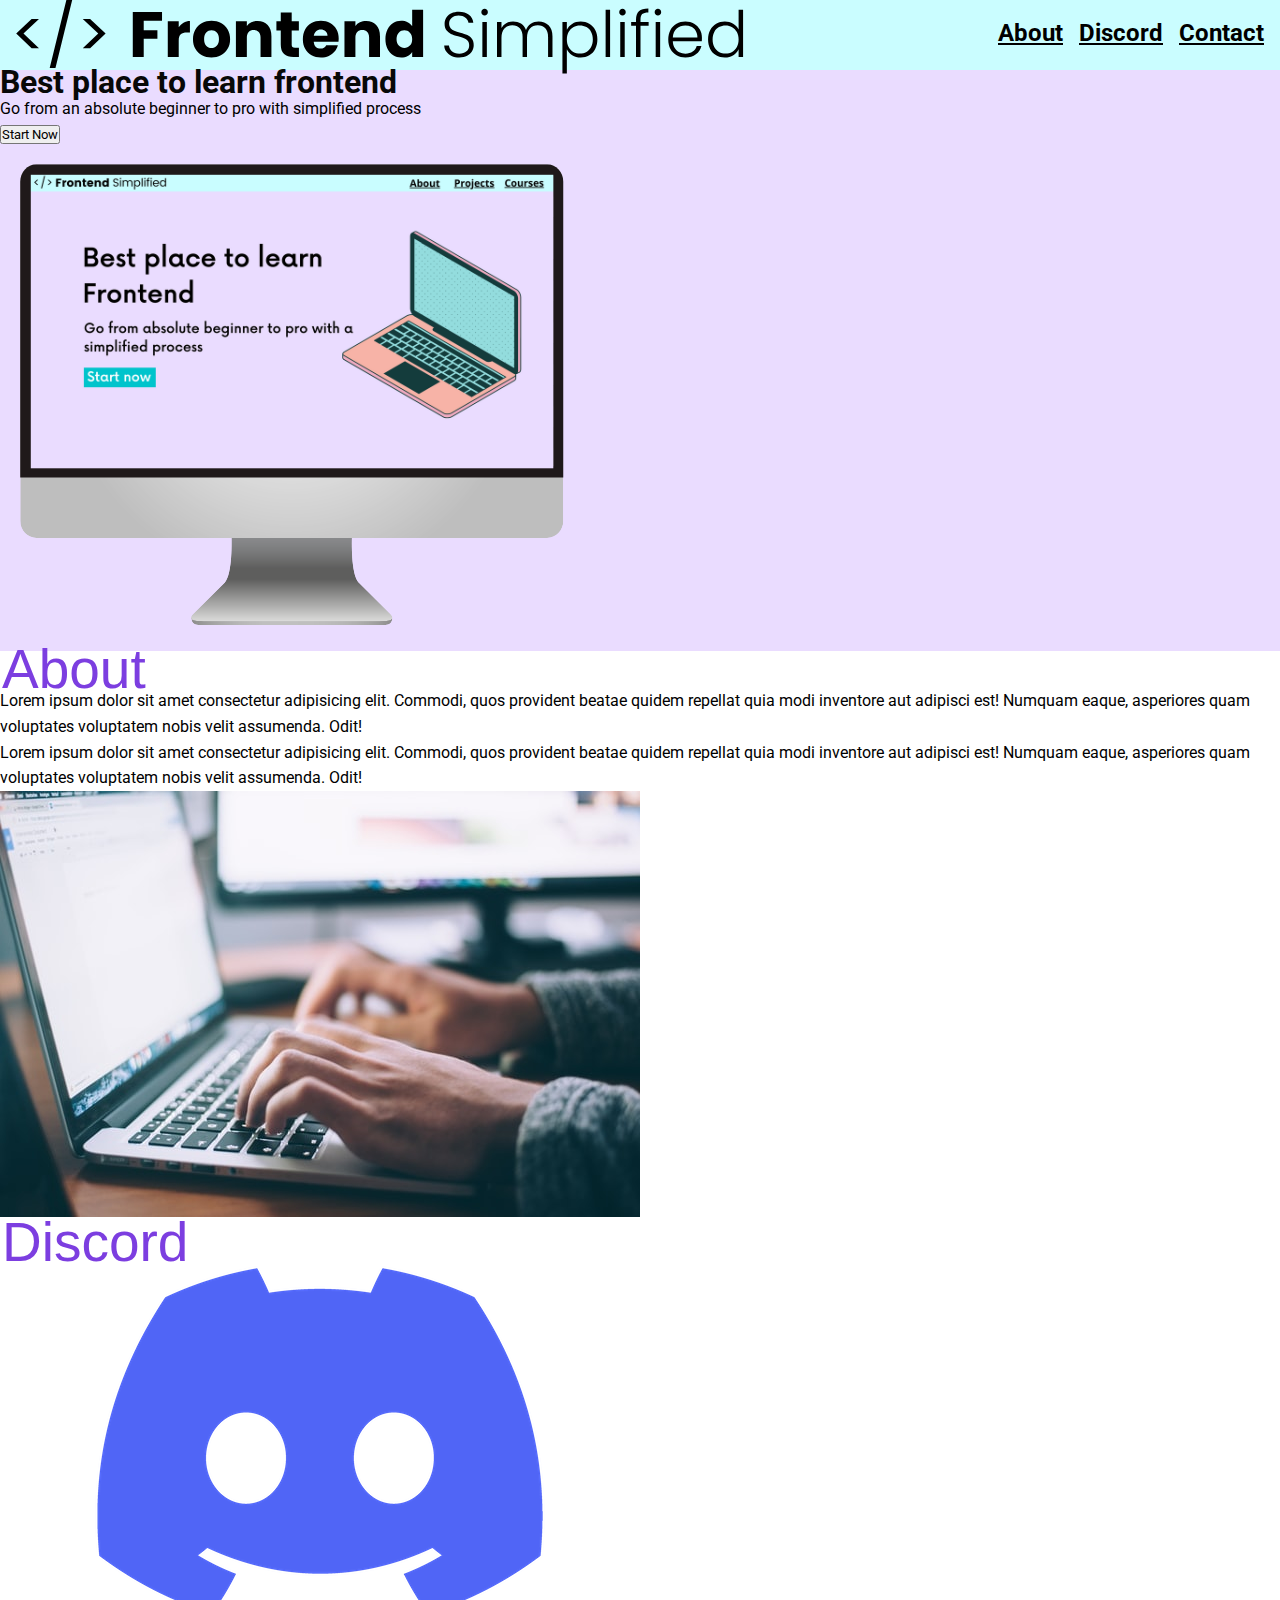
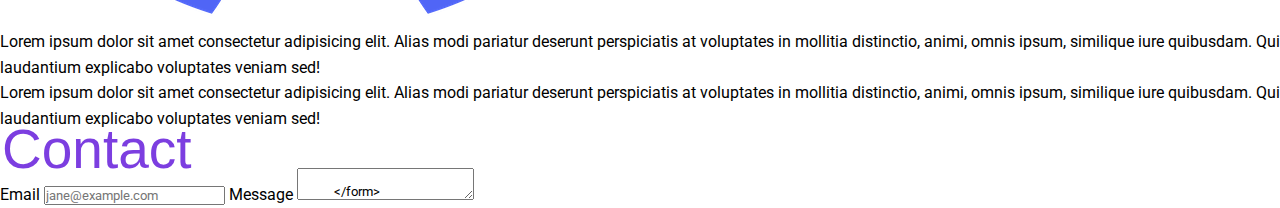
==== home.html @ 062e08c6 "Added styling to both Nav & body" ====
<!DOCTYPE html>
<html lang="en">
<head>
    <meta charset="UTF-8">
    <meta http-equiv="X-UA-Compatible" content="IE=edge">
    <meta name="viewport" content="width=device-width, initial-scale=1.0">
    <title>Website Build Example</title>
    <link rel="stylesheet" href="style.css" />
</head>
<body>
    <section>
        <nav>
            <img src="./assets/FES.svg" alt="">
            <ul>
                <li><a href="#about">About</a>
                </li>
                <li><a href="#discord">Discord</a>
                </li>
                <li><a href="#contact">Contact</a>
                </li>
            </ul>
        </nav>
        <header>
            <div>
                <h1>Best place to learn frontend</h1>
                <p>Go from an absolute beginner to pro with simplified process</p>
                <button>Start Now</button>
            </div>
            <figure>
                <img src="./assets/laptop.png" alt="Hpme page image">
            </figure>
        </header>
    </section>
    <main>
        <section id="about">
            <h2>About</h2>
            <div>
                <p>
                    Lorem ipsum dolor sit amet consectetur adipisicing elit. Commodi, quos provident beatae quidem repellat quia modi inventore aut adipisci est! Numquam eaque, asperiores quam voluptates voluptatem nobis velit assumenda. Odit!
                </p>
                <p>
                    Lorem ipsum dolor sit amet consectetur adipisicing elit. Commodi, quos provident beatae quidem repellat quia modi inventore aut adipisci est! Numquam eaque, asperiores quam voluptates voluptatem nobis velit assumenda. Odit!
                </p>
            </div>
            <figure>
                <img src="./assets/Dashboard/about.jpg" alt="">
            </figure>
        </section>

        <section id="discord">
            <h2>Discord</h2>
            <figure>
                <img src="./assets/discord.png" alt="">
            </figure>
            <div>
                <p>Lorem ipsum dolor sit amet consectetur adipisicing elit. Alias modi pariatur deserunt perspiciatis at voluptates in mollitia distinctio, animi, omnis ipsum, similique iure quibusdam. Qui laudantium explicabo voluptates veniam sed!
                </p>
                <p>Lorem ipsum dolor sit amet consectetur adipisicing elit. Alias modi pariatur deserunt perspiciatis at voluptates in mollitia distinctio, animi, omnis ipsum, similique iure quibusdam. Qui laudantium explicabo voluptates veniam sed!
                </p>
            </div>
        </section>

        <section id="contact">
            <h2>Contact</h2>
            <form action="">
                <label>Email</label>
                <input type="text" placeholder="jane@example.com">
                <label>Message</label>
                <textarea type="text" placeholder="jane@example.com">
                    
            </form>
        </section>
    </main>

    <footer>
        <img src="./assets/FES.svg" alt="">
        <div>
            <a href="#about">About</a>
            <a href="#discord">Discord</a>
            <a href="#contact">Contact</a>
            <a href="">Courses</a>
        </div>
        <p>Copyright Frontend Simplified</p>
    </footer>
</body>
</html>
---- style.css ----
@import url('https://fonts.googleapis.com/css2?family=Roboto:ital,wght@0,300;0,500;0,700;1,400&display=swap');
h1 {
  color: rgb(8, 8, 8);
}

body {
  background-color: #ffffff;
  color: #ffffff;

  font-family: Verdana, Geneva, Tahoma, sans-serif;
  font-size: 16px;
  font-weight: normal;
  line-height: 1.6em;
}
.container {
  width: 40%;
  margin-top: 50px;
  margin-bottom: 50px;
  border: 5px rgb(120, 91, 158);
}
.sk1 {
  text-align: left;
  margin: 46px;
  padding: 2px;
}
.login {
  background-color: #b29adf;
  color: rgb(0, 0, 0);

  border-right: 5px rgb(54, 0, 141) solid;
  border-left: 5px rgb(54, 0, 141) solid;
  border-top: 5px rgb(229, 215, 252) solid;
  border-bottom: 5px rgb(229, 215, 252) solid;
  
  
}
.bod {
  background-color: #e7e4e4;
  color: #000000;
  

  font-family: Verdana, Geneva, Tahoma, sans-serif;
  font-size: 16px;
  font-weight: normal;
  line-height: 1.6em;
}
.img {
  background-color: #eeecec;
  margin: auto;
  
  border-bottom-width: 50px;
  margin-bottom: 100px;
  padding: 60px;
  width: 96%;

  
}
h2 {
  color: #7c3ee0;
  width: 20%;
  font-family: "Trebuchet MS", "Lucida Sans Unicode", "Lucida Grande",
    "Lucida Sans", Arial, sans-serif;
  font-size: 55px;
  font-weight: normal;
  line-height: 0.6em;
  padding: 2px;
}
.img h2 {
  font-family:'Haettenschweiler';
  letter-spacing: .5em;
  font-weight: 500;
  font-style: italic;
  font-size: 32px;
  text-align: left;
  margin-left: 20px;
  padding: 2px;
}
.shop {
  margin: 46px;
  margin-top:200px;

  padding: 0;
  list-style: square;
}
.shop ul {
  list-style: square;
}
.pic {
  text-align: center;
  color: black;
  margin: 130px;
  width: fit-content;
}
.sk1 h1 {
  font-family: Cambria, Cochin, Georgia, Times, "Times New Roman", serif;
  font-size: 48px;
  text-align: center;
}
.shop h1 {
  font-family: "Helvetica Neue";
  font-size: 48px;
  font-weight: 900;
  text-align: left;
}
.shop li {
  margin-left: 40px;
  padding-left: 3px;
  list-style-image: url("../assets/check2.png");
}
.p1{
  background-color: #c4c4c4;
  margin-left: 450px;
  margin-top: -250px;
  border-style:double;
  border-color: black;
  padding: 8px;
  border-width: 1px;
  border-radius: 15px;
  width: 40%;
}
.bod .form-group{
     padding-bottom: 15px;
     margin-top: 100px;
}
.bod label{
  display: block;
}
.bod input{
  padding: 8px;
  width: 40%;
}
.login h1{
  
  margin-left: 35px;
}
.bod input[type="text"], .bod textarea{
  padding: 8px;
  width: 100%;
}
.submit input[type="submit"]{
  background-color: #b29adf;
  color: #ffffff;
  padding: 10px 8px;
  border: none;
}
.button{
  background-color: #b29adf;
  color: #ffffff;
  padding: 10px 10px;
  border-radius: 20px;
  margin-bottom: 20px;
  margin-left: 3px; 

  
}
.button:hover{
  background: #000000;
  color: #fff;
}
.submit .button{
  background-color: #b29adf;
  color: #ffffff;
  padding: 10px 10px;
  border-radius: 10px;
  margin-bottom: 20px;
  margin-left: 3px; 

  
}
.submit .button:hover{
  background: #000000;
  color: #fff;
}
.bloc{
  float: left;
  width: 33.3%;
  padding: 10px;
  border: 1px solid #ccc;
  box-sizing: border-box;
  margin-bottom: 60px;
}
.bloc h3{
  color: #543683;
}
.bloc p{
  color: #000000;
}
.mainbl{
  width: 99%;
  margin-left: 10px;
}
#main-block{
    float: left;
    color: #000000;
    width: 70%;
    padding: 15px;
    box-sizing: border-box;
}
#main-block h3{
    color: #543683;
}
#sidebar{
  float: right;
  width:30%;
  background-color: #333;
  color:rgb(255, 251, 251);
  padding:15px;
  box-sizing: border-box;
  background-image: url('./assets/purple.jpg');
  background-position: -85px -130px;
  background-repeat: no-repeat;
  

}
.fix-me .button{
  background-color: cadetblue;
  position:fixed;
  top: 400px;
}
.fix-me .button:hover{
  background-color: #000000;
}
.container2{
  width:96%;
  height:300px;
  border:2px solid rgb(255, 255, 255);
  display: flex;
  flex-direction: row;
  justify-content: space-between;
  padding: 24px;
  
}
.box{
  width: 30%;
  height: 80px;
  border: 2px solid rgb(255, 255, 255);
  box-sizing: border-box;
  
  
}
.box-small{
  width: 120px;
  height: 80px;
  
  border: 2px solid rgb(255, 255, 255);
  box-sizing: border-box;
  
}
.contain{
  width: 80%;
  display: flex;
  flex-direction: row;
  
}
.box-small .img{
  margin-left: 20px;
  margin-bottom: 50px;
}
.new-container{
  width: 80%;
  margin:auto;
  height:300px;
  border:2px solid rgb(255, 255, 255);
  display: flex;
  flex-direction: column;
  justify-content: space-between;
  padding: 24px;
}
.new-container .header{
  border: 4px solid lightgray;
  width: 100%;
  height: 20px;
  
}
.wrapper{
  margin-bottom: -150px;
  display: flex;
  align-content: space-between;
}
.box-little{
  width: 20%;
  height: 100px;
  margin-top: -250px;
  margin-left: auto;
  margin-right: auto;
  margin-bottom: 170px;

  border: 2px solid rgb(255, 255, 255);
  box-sizing: border-box;
  
}
.new-contain{
  width:80%;
  height:300px;
  border:2px solid rgb(255, 255, 255);
  display: flex;
  margin: auto;
  padding: 82px;
}

.boxes{
  width: 120%;
  height: 80px;
  border: 4px solid rgb(255, 255, 255);
  box-sizing: border-box;
  margin: 15px;
}
.box-wrapper{

  width: 40%;
  display: flex;
  flex-wrap: wrap;
  

}
.box-big{
  width: 90%;
  height: 300px;
  border: 4px solid rgb(255, 255, 255);
  box-sizing: border-box;
  margin: 15px;
}
.tiny-wrapper{
  width: 130%;
  display: flex;
  
}
.box-sm{
  width: 130%;
  height: 80px;
  border: 4px solid rgb(255, 255, 255);
  box-sizing: border-box;
  margin: 15px;
}
* {
  color: black;
  padding: 0;
  margin: 0;
  box-sizing: border-box;
  font-family: 'Roboto', sans-serif;
}
nav {
  height: 70px;
  display: flex;
  justify-content: space-between;
  align-items: center;
  padding: 0 16px;
  background-color: #cafdff;
}
.logo {
  width: 300px;
}
ul {
  display: flex;
}
li {
  list-style-type: none;
  padding-left: 16px;
}
a {
  color: black;
  font-size: 24px;
  font-weight: 700;
}
header{
  background-color: #eadcff;
  
}
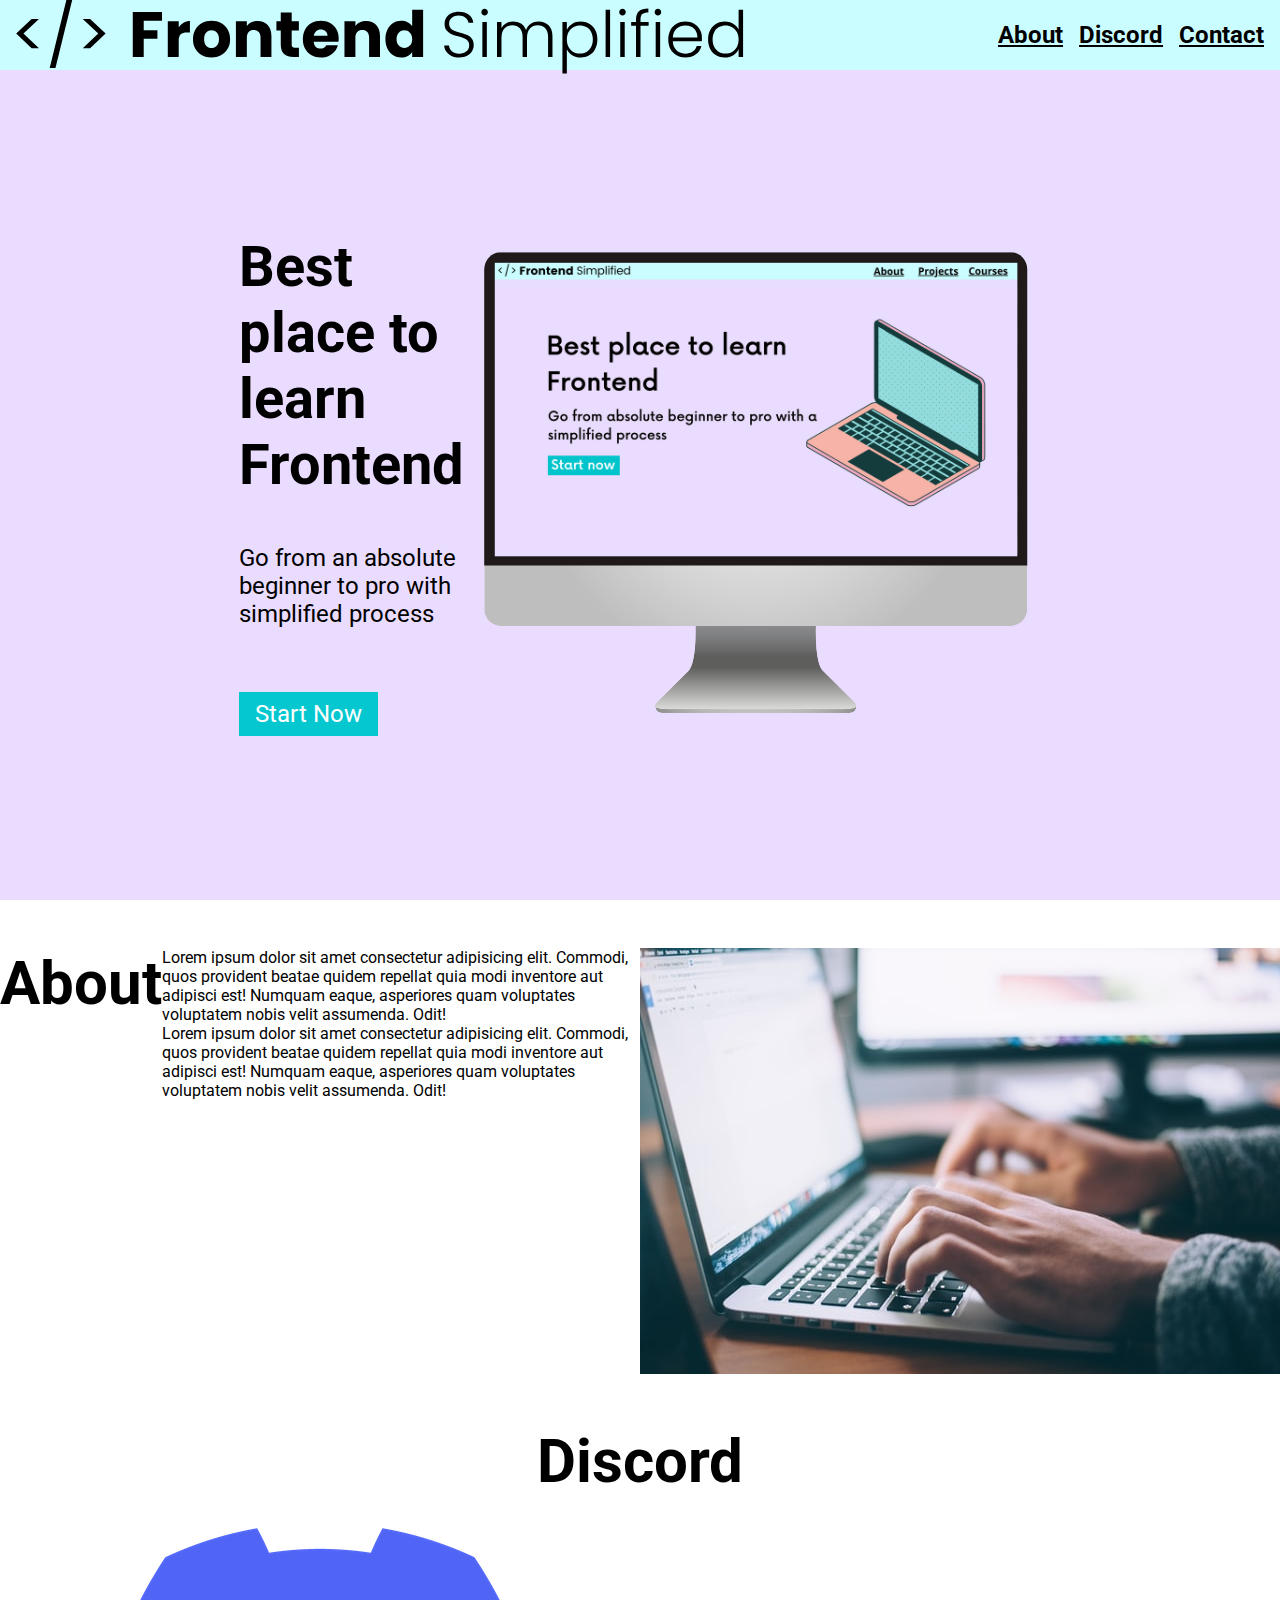
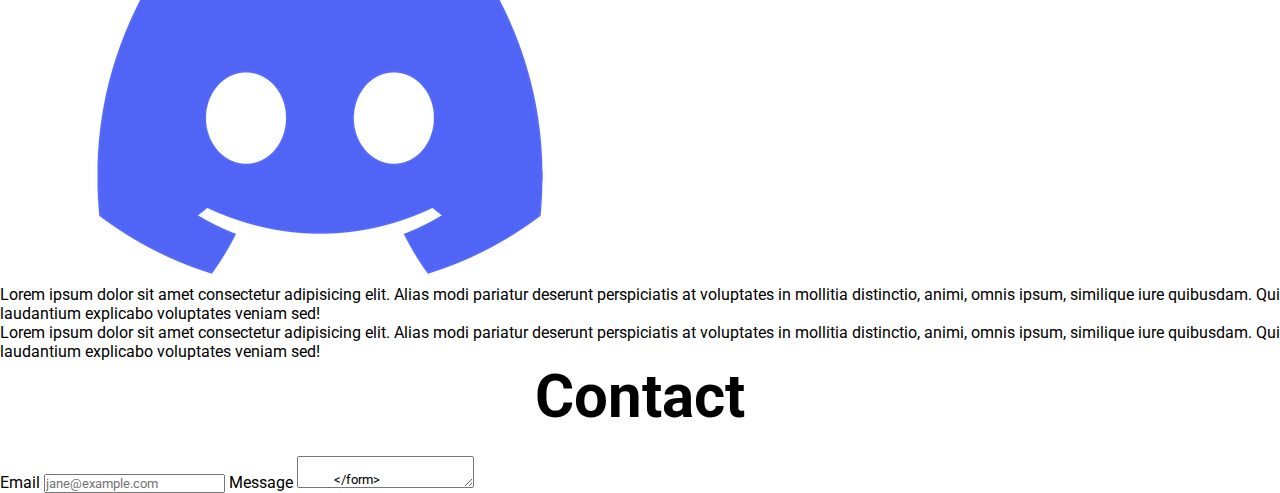
==== commit 0339428f: "changed body image and aligned it" ====
--- a/home.html
+++ b/home.html
@@ -21,19 +21,25 @@
             </ul>
         </nav>
         <header>
-            <div>
-                <h1>Best place to learn frontend</h1>
-                <p>Go from an absolute beginner to pro with simplified process</p>
-                <button>Start Now</button>
+            <div class="row">
+
+                <div>
+                    <h1>Best place to learn Frontend</h1>
+                    <p class="subheader">Go from an absolute beginner to pro with simplified process</p>
+                    <button>Start Now</button>
+                </div>
+                <figure>
+                    <img src="./assets/laptop.png" alt="Hpme page image">
+                </figure>
             </div>
-            <figure>
-                <img src="./assets/laptop.png" alt="Hpme page image">
-            </figure>
         </header>
     </section>
     <main>
         <section id="about">
             <h2>About</h2>
+            <div class="section__description">
+
+            </div>
             <div>
                 <p>
                     Lorem ipsum dolor sit amet consectetur adipisicing elit. Commodi, quos provident beatae quidem repellat quia modi inventore aut adipisci est! Numquam eaque, asperiores quam voluptates voluptatem nobis velit assumenda. Odit!
@@ -45,6 +51,7 @@
             <figure>
                 <img src="./assets/Dashboard/about.jpg" alt="">
             </figure>
+        </div>
         </section>
 
         <section id="discord">
--- a/style.css
+++ b/style.css
@@ -1,16 +1,9 @@
 @import url('https://fonts.googleapis.com/css2?family=Roboto:ital,wght@0,300;0,500;0,700;1,400&display=swap');
-h1 {
-  color: rgb(8, 8, 8);
-}
 
 body {
   background-color: #ffffff;
   color: #ffffff;
-
-  font-family: Verdana, Geneva, Tahoma, sans-serif;
-  font-size: 16px;
-  font-weight: normal;
-  line-height: 1.6em;
+  
 }
 .container {
   width: 40%;
@@ -55,16 +48,17 @@
 
   
 }
+/*
 h2 {
   color: #7c3ee0;
-  width: 20%;
   font-family: "Trebuchet MS", "Lucida Sans Unicode", "Lucida Grande",
     "Lucida Sans", Arial, sans-serif;
-  font-size: 55px;
   font-weight: normal;
-  line-height: 0.6em;
-  padding: 2px;
-}
+  
+  
+}
+
+/*
 .img h2 {
   font-family:'Haettenschweiler';
   letter-spacing: .5em;
@@ -75,6 +69,8 @@
   margin-left: 20px;
   padding: 2px;
 }
+*/
+
 .shop {
   margin: 46px;
   margin-top:200px;
@@ -107,6 +103,7 @@
   padding-left: 3px;
   list-style-image: url("../assets/check2.png");
 }
+/*
 .p1{
   background-color: #c4c4c4;
   margin-left: 450px;
@@ -118,6 +115,7 @@
   border-radius: 15px;
   width: 40%;
 }
+*/
 .bod .form-group{
      padding-bottom: 15px;
      margin-top: 100px;
@@ -364,5 +362,52 @@
 }
 header{
   background-color: #eadcff;
-  
+  height: calc(100vh - 70px);
+  padding: 24px;
+  display: flex;
+  align-items: center;
+  justify-content: center;
+}
+h1{
+  color: black;
+  font-size: 56px;
+}
+.subheader {
+  font-size: 24px;
+  margin: 46px 0 64px 0;
+}
+button {
+  background-color:#05c7cf ;
+  color: white;
+  border: none;
+  padding: 8px 16px;
+  font-size: 24px;
+  cursor: pointer;
+}
+.row {
+  width: 100%;
+  max-width: 550px;
+  display: flex;
+  align-items: center;
+  justify-content: center;
+}
+/*
+
+ABOUT
+
+*/
+#about {
+  display: flex;
+  padding: 48px 0;
+}
+h2{
+  font-size: 60px;
+  text-align: center;
+  margin-bottom: 24px;
+}
+.section__description {
+  display: flex;
+  justify-content: center;
+  align-items: center;
+
 }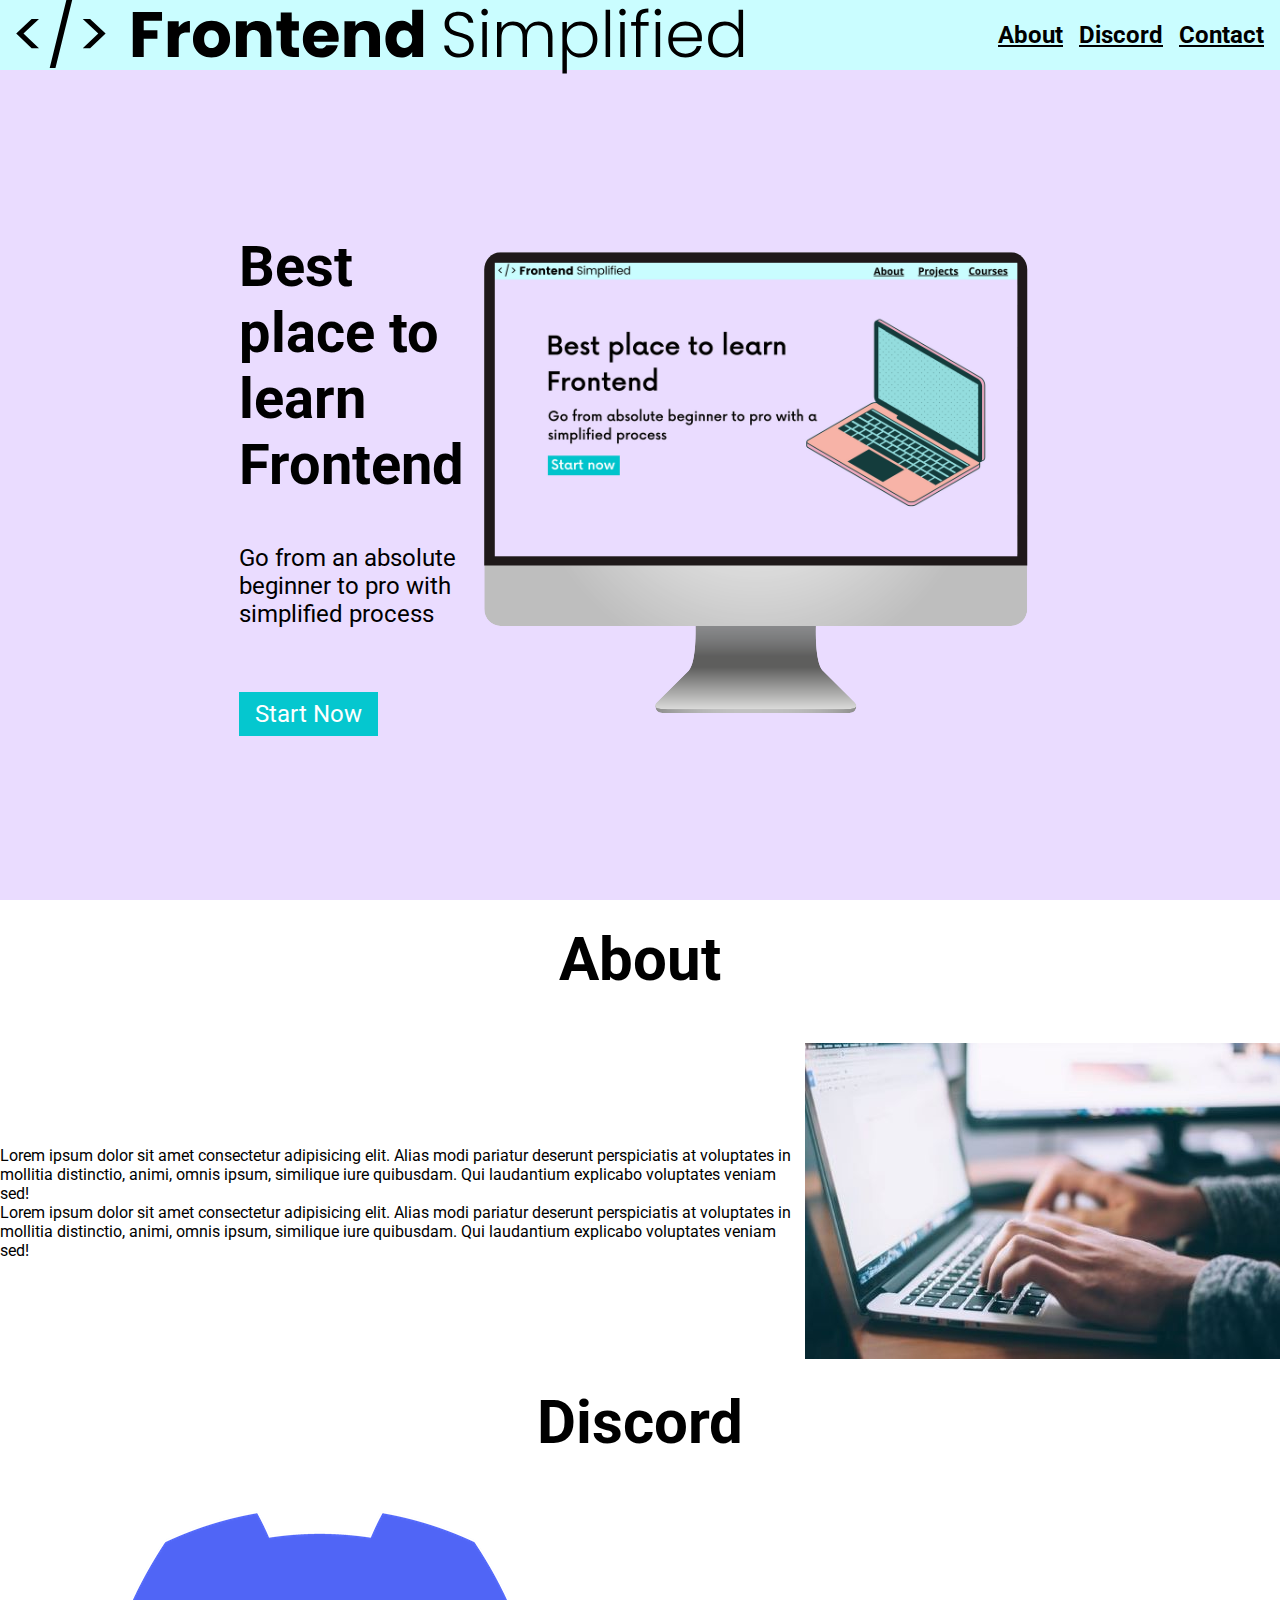
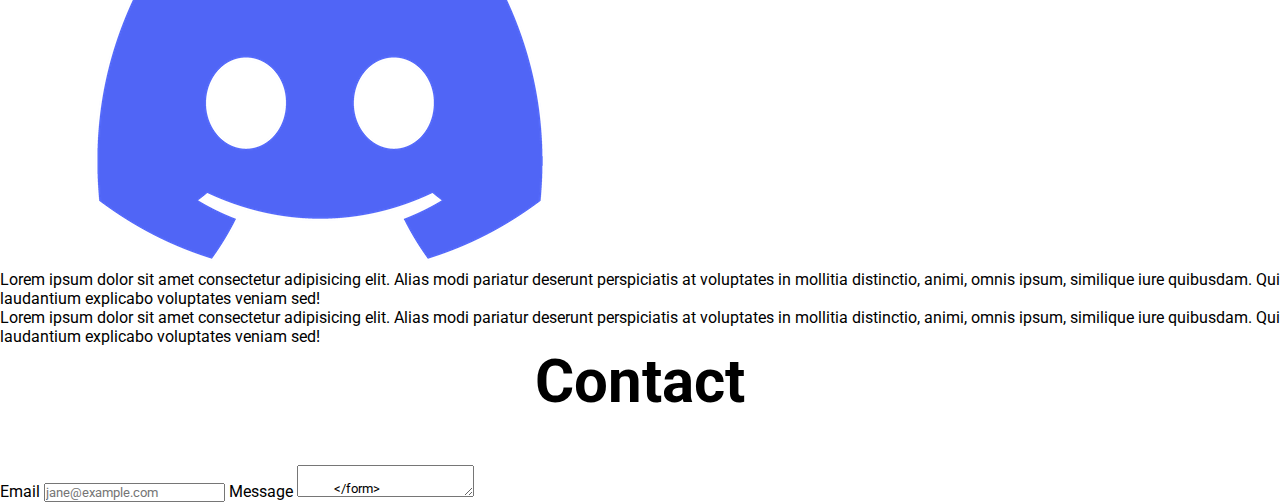
==== commit a1e8bd5a: "aligned the about title to center and resized image next to  #about" ====
--- a/home.html
+++ b/home.html
@@ -38,20 +38,16 @@
         <section id="about">
             <h2>About</h2>
             <div class="section__description">
-
+                <div>
+                    <p>Lorem ipsum dolor sit amet consectetur adipisicing elit. Alias modi pariatur deserunt perspiciatis at voluptates in mollitia distinctio, animi, omnis ipsum, similique iure quibusdam. Qui laudantium explicabo voluptates veniam sed!
+                    </p>
+                    <p>Lorem ipsum dolor sit amet consectetur adipisicing elit. Alias modi pariatur deserunt perspiciatis at voluptates in mollitia distinctio, animi, omnis ipsum, similique iure quibusdam. Qui laudantium explicabo voluptates veniam sed!
+                    </p>
+                </div>
+                <figure>
+                    <img src="./assets/Dashboard/about2.jpg" alt="">
+                </figure>
             </div>
-            <div>
-                <p>
-                    Lorem ipsum dolor sit amet consectetur adipisicing elit. Commodi, quos provident beatae quidem repellat quia modi inventore aut adipisci est! Numquam eaque, asperiores quam voluptates voluptatem nobis velit assumenda. Odit!
-                </p>
-                <p>
-                    Lorem ipsum dolor sit amet consectetur adipisicing elit. Commodi, quos provident beatae quidem repellat quia modi inventore aut adipisci est! Numquam eaque, asperiores quam voluptates voluptatem nobis velit assumenda. Odit!
-                </p>
-            </div>
-            <figure>
-                <img src="./assets/Dashboard/about.jpg" alt="">
-            </figure>
-        </div>
         </section>
 
         <section id="discord">
--- a/style.css
+++ b/style.css
@@ -37,7 +37,7 @@
   font-weight: normal;
   line-height: 1.6em;
 }
-.img {
+/*.img {
   background-color: #eeecec;
   margin: auto;
   
@@ -48,6 +48,7 @@
 
   
 }
+*/
 /*
 h2 {
   color: #7c3ee0;
@@ -250,10 +251,11 @@
   flex-direction: row;
   
 }
-.box-small .img{
+/*.box-small .img{
   margin-left: 20px;
   margin-bottom: 50px;
 }
+*/
 .new-container{
   width: 80%;
   margin:auto;
@@ -397,17 +399,17 @@
 
 */
 #about {
-  display: flex;
-  padding: 48px 0;
+  
+  padding: 24px 0;
 }
 h2{
   font-size: 60px;
   text-align: center;
-  margin-bottom: 24px;
+  margin-bottom: 48px;
 }
 .section__description {
   display: flex;
   justify-content: center;
   align-items: center;
 
-}+}
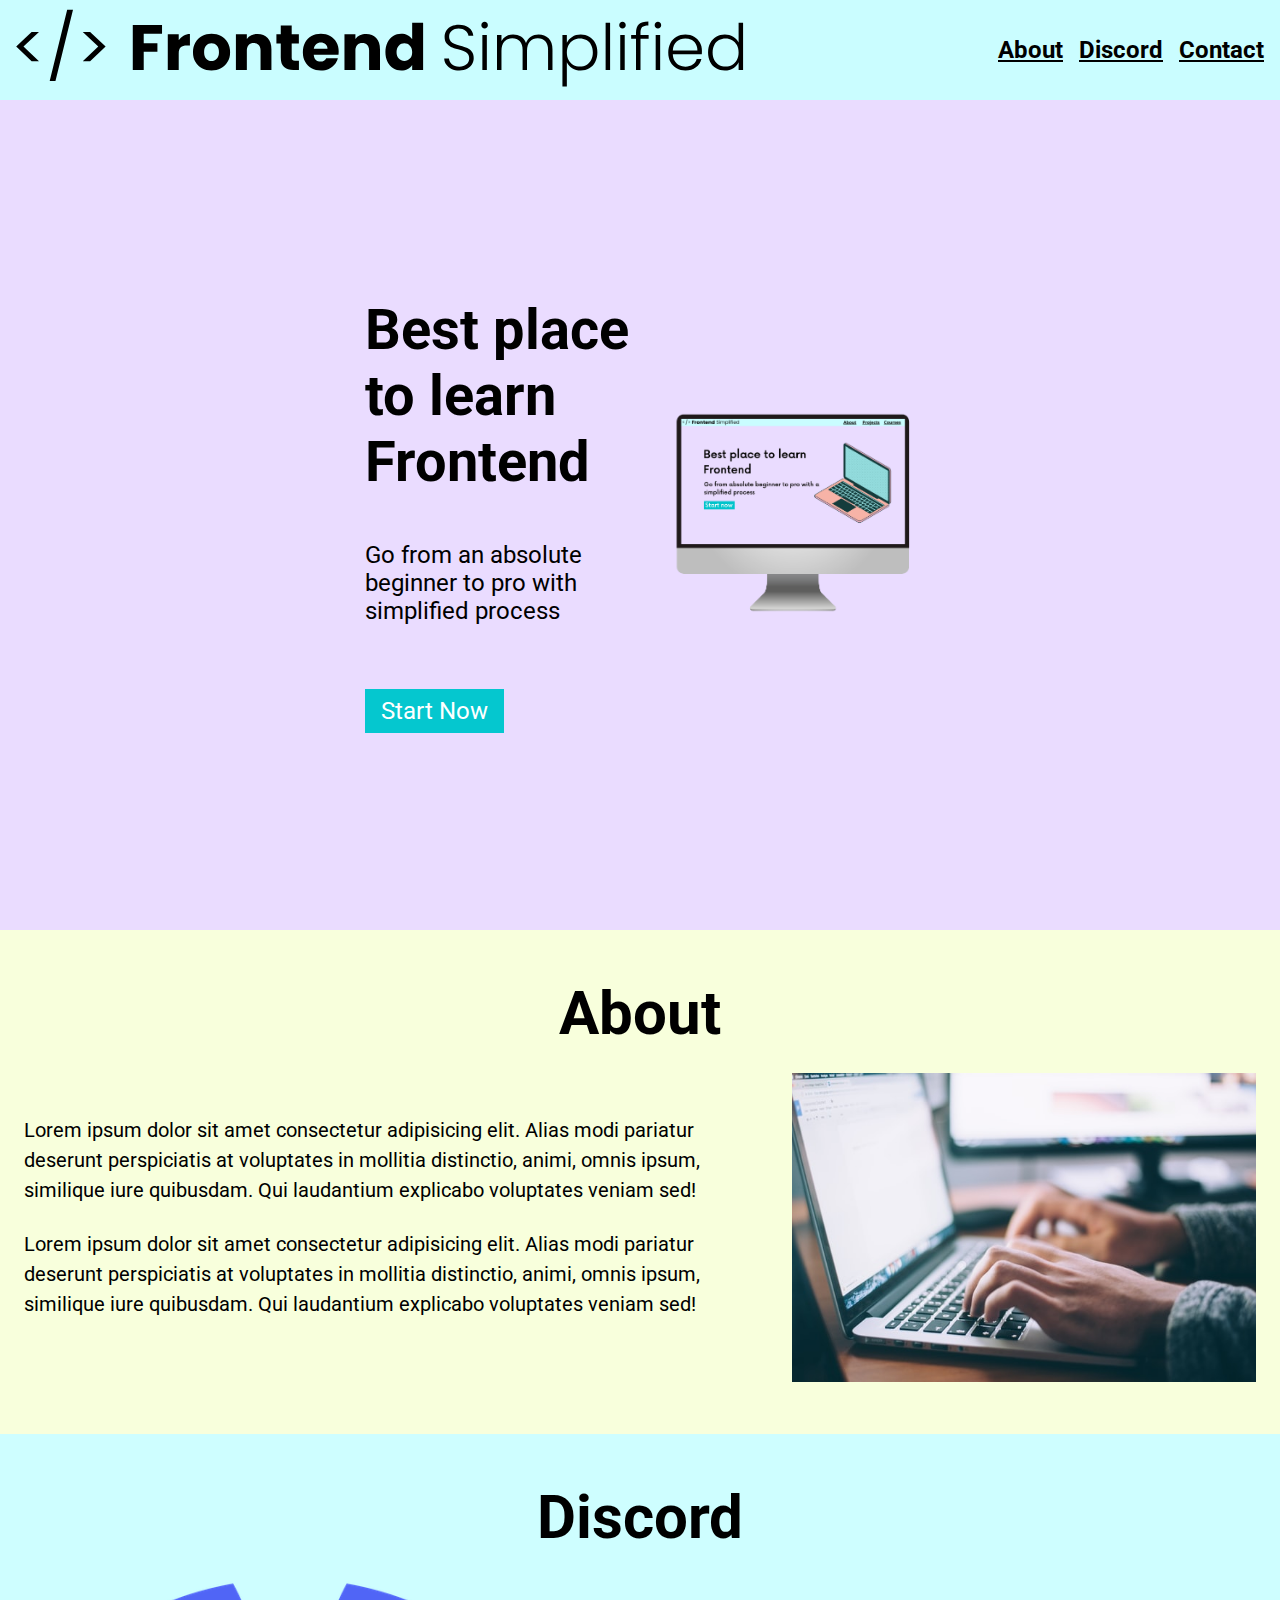
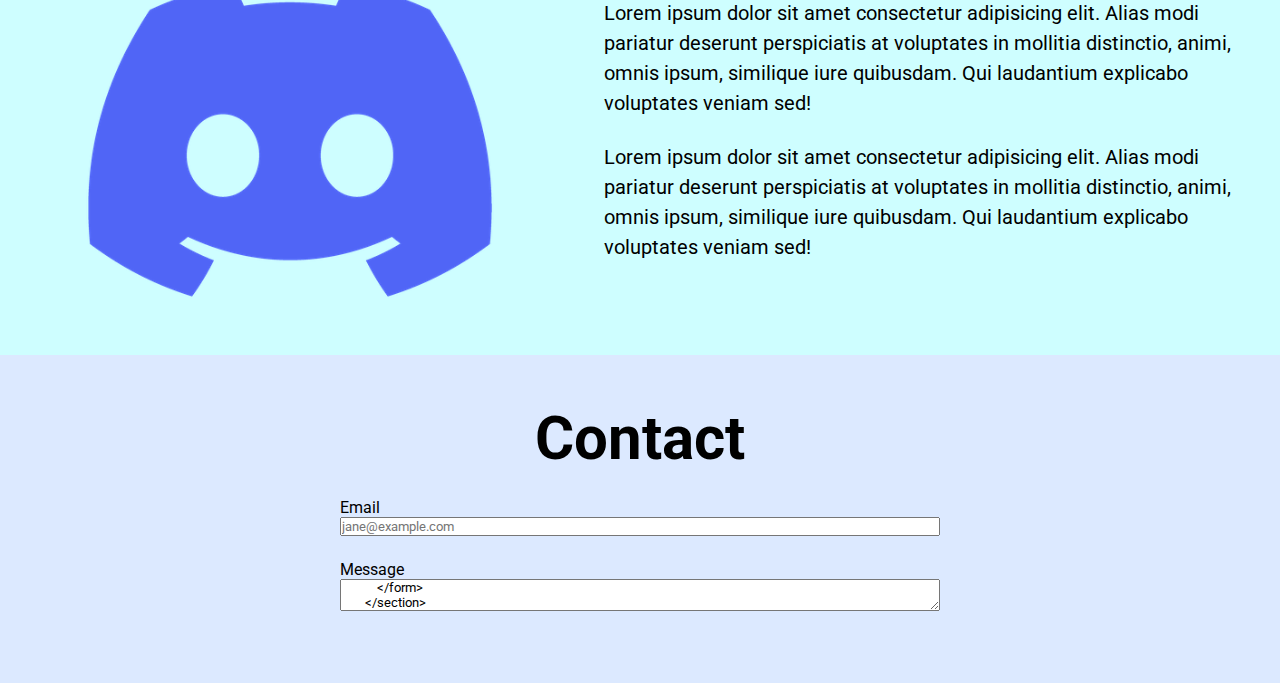
==== commit bf9f8346: "re aligned both discord & contact sections,& giving it background color" ====
--- a/home.html
+++ b/home.html
@@ -10,7 +10,9 @@
 <body>
     <section>
         <nav>
-            <img src="./assets/FES.svg" alt="">
+            <figure>
+                <img src="./assets/FES.svg" alt="">
+            </figure>
             <ul>
                 <li><a href="#about">About</a>
                 </li>
@@ -38,28 +40,30 @@
         <section id="about">
             <h2>About</h2>
             <div class="section__description">
-                <div>
-                    <p>Lorem ipsum dolor sit amet consectetur adipisicing elit. Alias modi pariatur deserunt perspiciatis at voluptates in mollitia distinctio, animi, omnis ipsum, similique iure quibusdam. Qui laudantium explicabo voluptates veniam sed!
+                <div class="section__description--wrapper">
+                    <p class="section__description--para">Lorem ipsum dolor sit amet consectetur adipisicing elit. Alias modi pariatur deserunt perspiciatis at voluptates in mollitia distinctio, animi, omnis ipsum, similique iure quibusdam. Qui laudantium explicabo voluptates veniam sed!
                     </p>
-                    <p>Lorem ipsum dolor sit amet consectetur adipisicing elit. Alias modi pariatur deserunt perspiciatis at voluptates in mollitia distinctio, animi, omnis ipsum, similique iure quibusdam. Qui laudantium explicabo voluptates veniam sed!
+                    <p class="section__description--para">Lorem ipsum dolor sit amet consectetur adipisicing elit. Alias modi pariatur deserunt perspiciatis at voluptates in mollitia distinctio, animi, omnis ipsum, similique iure quibusdam. Qui laudantium explicabo voluptates veniam sed!
                     </p>
                 </div>
-                <figure>
-                    <img src="./assets/Dashboard/about2.jpg" alt="">
+                <figure class="about__img--wrapper">
+                    <img src="./assets/Dashboard/about.jpg" alt="">
                 </figure>
             </div>
         </section>
 
         <section id="discord">
             <h2>Discord</h2>
-            <figure>
-                <img src="./assets/discord.png" alt="">
-            </figure>
-            <div>
-                <p>Lorem ipsum dolor sit amet consectetur adipisicing elit. Alias modi pariatur deserunt perspiciatis at voluptates in mollitia distinctio, animi, omnis ipsum, similique iure quibusdam. Qui laudantium explicabo voluptates veniam sed!
-                </p>
-                <p>Lorem ipsum dolor sit amet consectetur adipisicing elit. Alias modi pariatur deserunt perspiciatis at voluptates in mollitia distinctio, animi, omnis ipsum, similique iure quibusdam. Qui laudantium explicabo voluptates veniam sed!
-                </p>
+            <div class="section__description">
+                <figure>
+                    <img src="./assets/discord.png" alt="">
+                </figure>
+                <div class="section__description--wrapper">
+                    <p class="section__description--para">Lorem ipsum dolor sit amet consectetur adipisicing elit. Alias modi pariatur deserunt perspiciatis at voluptates in mollitia distinctio, animi, omnis ipsum, similique iure quibusdam. Qui laudantium explicabo voluptates veniam sed!
+                    </p>
+                    <p class="section__description--para">Lorem ipsum dolor sit amet consectetur adipisicing elit. Alias modi pariatur deserunt perspiciatis at voluptates in mollitia distinctio, animi, omnis ipsum, similique iure quibusdam. Qui laudantium explicabo voluptates veniam sed!
+                    </p>
+                </div>
             </div>
         </section>
 
@@ -70,7 +74,6 @@
                 <input type="text" placeholder="jane@example.com">
                 <label>Message</label>
                 <textarea type="text" placeholder="jane@example.com">
-                    
             </form>
         </section>
     </main>
--- a/style.css
+++ b/style.css
@@ -1,9 +1,8 @@
-@import url('https://fonts.googleapis.com/css2?family=Roboto:ital,wght@0,300;0,500;0,700;1,400&display=swap');
+@import url("https://fonts.googleapis.com/css2?family=Roboto:ital,wght@0,300;0,500;0,700;1,400&display=swap");
 
 body {
   background-color: #ffffff;
   color: #ffffff;
-  
 }
 .container {
   width: 40%;
@@ -24,13 +23,10 @@
   border-left: 5px rgb(54, 0, 141) solid;
   border-top: 5px rgb(229, 215, 252) solid;
   border-bottom: 5px rgb(229, 215, 252) solid;
-  
-  
 }
 .bod {
   background-color: #e7e4e4;
   color: #000000;
-  
 
   font-family: Verdana, Geneva, Tahoma, sans-serif;
   font-size: 16px;
@@ -74,7 +70,7 @@
 
 .shop {
   margin: 46px;
-  margin-top:200px;
+  margin-top: 200px;
 
   padding: 0;
   list-style: square;
@@ -117,60 +113,56 @@
   width: 40%;
 }
 */
-.bod .form-group{
-     padding-bottom: 15px;
-     margin-top: 100px;
-}
-.bod label{
+.bod .form-group {
+  padding-bottom: 15px;
+  margin-top: 100px;
+}
+.bod label {
   display: block;
 }
-.bod input{
+.bod input {
   padding: 8px;
   width: 40%;
 }
-.login h1{
-  
+.login h1 {
   margin-left: 35px;
 }
-.bod input[type="text"], .bod textarea{
+.bod input[type="text"],
+.bod textarea {
   padding: 8px;
   width: 100%;
 }
-.submit input[type="submit"]{
+.submit input[type="submit"] {
   background-color: #b29adf;
   color: #ffffff;
   padding: 10px 8px;
   border: none;
 }
-.button{
+.button {
   background-color: #b29adf;
   color: #ffffff;
   padding: 10px 10px;
   border-radius: 20px;
   margin-bottom: 20px;
-  margin-left: 3px; 
-
-  
-}
-.button:hover{
+  margin-left: 3px;
+}
+.button:hover {
   background: #000000;
   color: #fff;
 }
-.submit .button{
+.submit .button {
   background-color: #b29adf;
   color: #ffffff;
   padding: 10px 10px;
   border-radius: 10px;
   margin-bottom: 20px;
-  margin-left: 3px; 
-
-  
-}
-.submit .button:hover{
+  margin-left: 3px;
+}
+.submit .button:hover {
   background: #000000;
   color: #fff;
 }
-.bloc{
+.bloc {
   float: left;
   width: 33.3%;
   padding: 10px;
@@ -178,106 +170,98 @@
   box-sizing: border-box;
   margin-bottom: 60px;
 }
-.bloc h3{
+.bloc h3 {
   color: #543683;
 }
-.bloc p{
+.bloc p {
   color: #000000;
 }
-.mainbl{
+.mainbl {
   width: 99%;
   margin-left: 10px;
 }
-#main-block{
-    float: left;
-    color: #000000;
-    width: 70%;
-    padding: 15px;
-    box-sizing: border-box;
-}
-#main-block h3{
-    color: #543683;
-}
-#sidebar{
+#main-block {
+  float: left;
+  color: #000000;
+  width: 70%;
+  padding: 15px;
+  box-sizing: border-box;
+}
+#main-block h3 {
+  color: #543683;
+}
+#sidebar {
   float: right;
-  width:30%;
+  width: 30%;
   background-color: #333;
-  color:rgb(255, 251, 251);
-  padding:15px;
-  box-sizing: border-box;
-  background-image: url('./assets/purple.jpg');
+  color: rgb(255, 251, 251);
+  padding: 15px;
+  box-sizing: border-box;
+  background-image: url("./assets/purple.jpg");
   background-position: -85px -130px;
   background-repeat: no-repeat;
-  
-
-}
-.fix-me .button{
+}
+.fix-me .button {
   background-color: cadetblue;
-  position:fixed;
+  position: fixed;
   top: 400px;
 }
-.fix-me .button:hover{
+.fix-me .button:hover {
   background-color: #000000;
 }
-.container2{
-  width:96%;
-  height:300px;
-  border:2px solid rgb(255, 255, 255);
+.container2 {
+  width: 96%;
+  height: 300px;
+  border: 2px solid rgb(255, 255, 255);
   display: flex;
   flex-direction: row;
   justify-content: space-between;
   padding: 24px;
-  
-}
-.box{
+}
+.box {
   width: 30%;
   height: 80px;
   border: 2px solid rgb(255, 255, 255);
   box-sizing: border-box;
-  
-  
-}
-.box-small{
+}
+.box-small {
   width: 120px;
   height: 80px;
-  
-  border: 2px solid rgb(255, 255, 255);
-  box-sizing: border-box;
-  
-}
-.contain{
+
+  border: 2px solid rgb(255, 255, 255);
+  box-sizing: border-box;
+}
+.contain {
   width: 80%;
   display: flex;
   flex-direction: row;
-  
 }
 /*.box-small .img{
   margin-left: 20px;
   margin-bottom: 50px;
 }
 */
-.new-container{
+.new-container {
   width: 80%;
-  margin:auto;
-  height:300px;
-  border:2px solid rgb(255, 255, 255);
+  margin: auto;
+  height: 300px;
+  border: 2px solid rgb(255, 255, 255);
   display: flex;
   flex-direction: column;
   justify-content: space-between;
   padding: 24px;
 }
-.new-container .header{
+.new-container .header {
   border: 4px solid lightgray;
   width: 100%;
   height: 20px;
-  
-}
-.wrapper{
+}
+.wrapper {
   margin-bottom: -150px;
   display: flex;
   align-content: space-between;
 }
-.box-little{
+.box-little {
   width: 20%;
   height: 100px;
   margin-top: -250px;
@@ -287,45 +271,40 @@
 
   border: 2px solid rgb(255, 255, 255);
   box-sizing: border-box;
-  
-}
-.new-contain{
-  width:80%;
-  height:300px;
-  border:2px solid rgb(255, 255, 255);
+}
+.new-contain {
+  width: 80%;
+  height: 300px;
+  border: 2px solid rgb(255, 255, 255);
   display: flex;
   margin: auto;
   padding: 82px;
 }
 
-.boxes{
+.boxes {
   width: 120%;
   height: 80px;
   border: 4px solid rgb(255, 255, 255);
   box-sizing: border-box;
   margin: 15px;
 }
-.box-wrapper{
-
+.box-wrapper {
   width: 40%;
   display: flex;
   flex-wrap: wrap;
-  
-
-}
-.box-big{
+}
+.box-big {
   width: 90%;
   height: 300px;
   border: 4px solid rgb(255, 255, 255);
   box-sizing: border-box;
   margin: 15px;
 }
-.tiny-wrapper{
+.tiny-wrapper {
   width: 130%;
   display: flex;
-  
-}
-.box-sm{
+}
+.box-sm {
   width: 130%;
   height: 80px;
   border: 4px solid rgb(255, 255, 255);
@@ -337,10 +316,10 @@
   padding: 0;
   margin: 0;
   box-sizing: border-box;
-  font-family: 'Roboto', sans-serif;
+  font-family: "Roboto", sans-serif;
 }
 nav {
-  height: 70px;
+  height: 100px;
   display: flex;
   justify-content: space-between;
   align-items: center;
@@ -362,7 +341,7 @@
   font-size: 24px;
   font-weight: 700;
 }
-header{
+header {
   background-color: #eadcff;
   height: calc(100vh - 70px);
   padding: 24px;
@@ -370,7 +349,7 @@
   align-items: center;
   justify-content: center;
 }
-h1{
+h1 {
   color: black;
   font-size: 56px;
 }
@@ -379,7 +358,7 @@
   margin: 46px 0 64px 0;
 }
 button {
-  background-color:#05c7cf ;
+  background-color: #05c7cf;
   color: white;
   border: none;
   padding: 8px 16px;
@@ -393,23 +372,74 @@
   align-items: center;
   justify-content: center;
 }
+#about,
+#discord,
+#contact {
+  padding: 48px 0;
+}
+
 /*
 
 ABOUT
 
 */
 #about {
-  
-  padding: 24px 0;
-}
-h2{
+  background-color: #f8ffdc;
+  padding: 48px 0;
+}
+h2 {
   font-size: 60px;
   text-align: center;
-  margin-bottom: 48px;
+  margin-bottom: 24px;
 }
 .section__description {
   display: flex;
   justify-content: center;
   align-items: center;
-
-}
+}
+.about__img--wrapper {
+  width: 40%;
+  padding: 0 24px;
+}
+img {
+  width: 100%;
+}
+.section__description--wrapper {
+  width: 60%;
+  padding: 0 24px;
+}
+.section__description--para {
+  font-size: 20px;
+  line-height: 1.5;
+  margin-bottom: 24px;
+}
+/*
+
+DISCORD
+
+*/
+
+#discord {
+  background-color: #cefeff;
+}
+/*
+
+CONTACT
+
+*/
+#contact {
+  background-color: #dce9ff;
+  display: flex;
+  flex-direction: column;
+  align-items: center;
+}
+form {
+  width: 100%;
+  max-width: 600px;
+  display: flex;
+  flex-direction: column;
+  margin: 0 auto;
+}
+input, textarea{
+  margin-bottom: 24px;
+}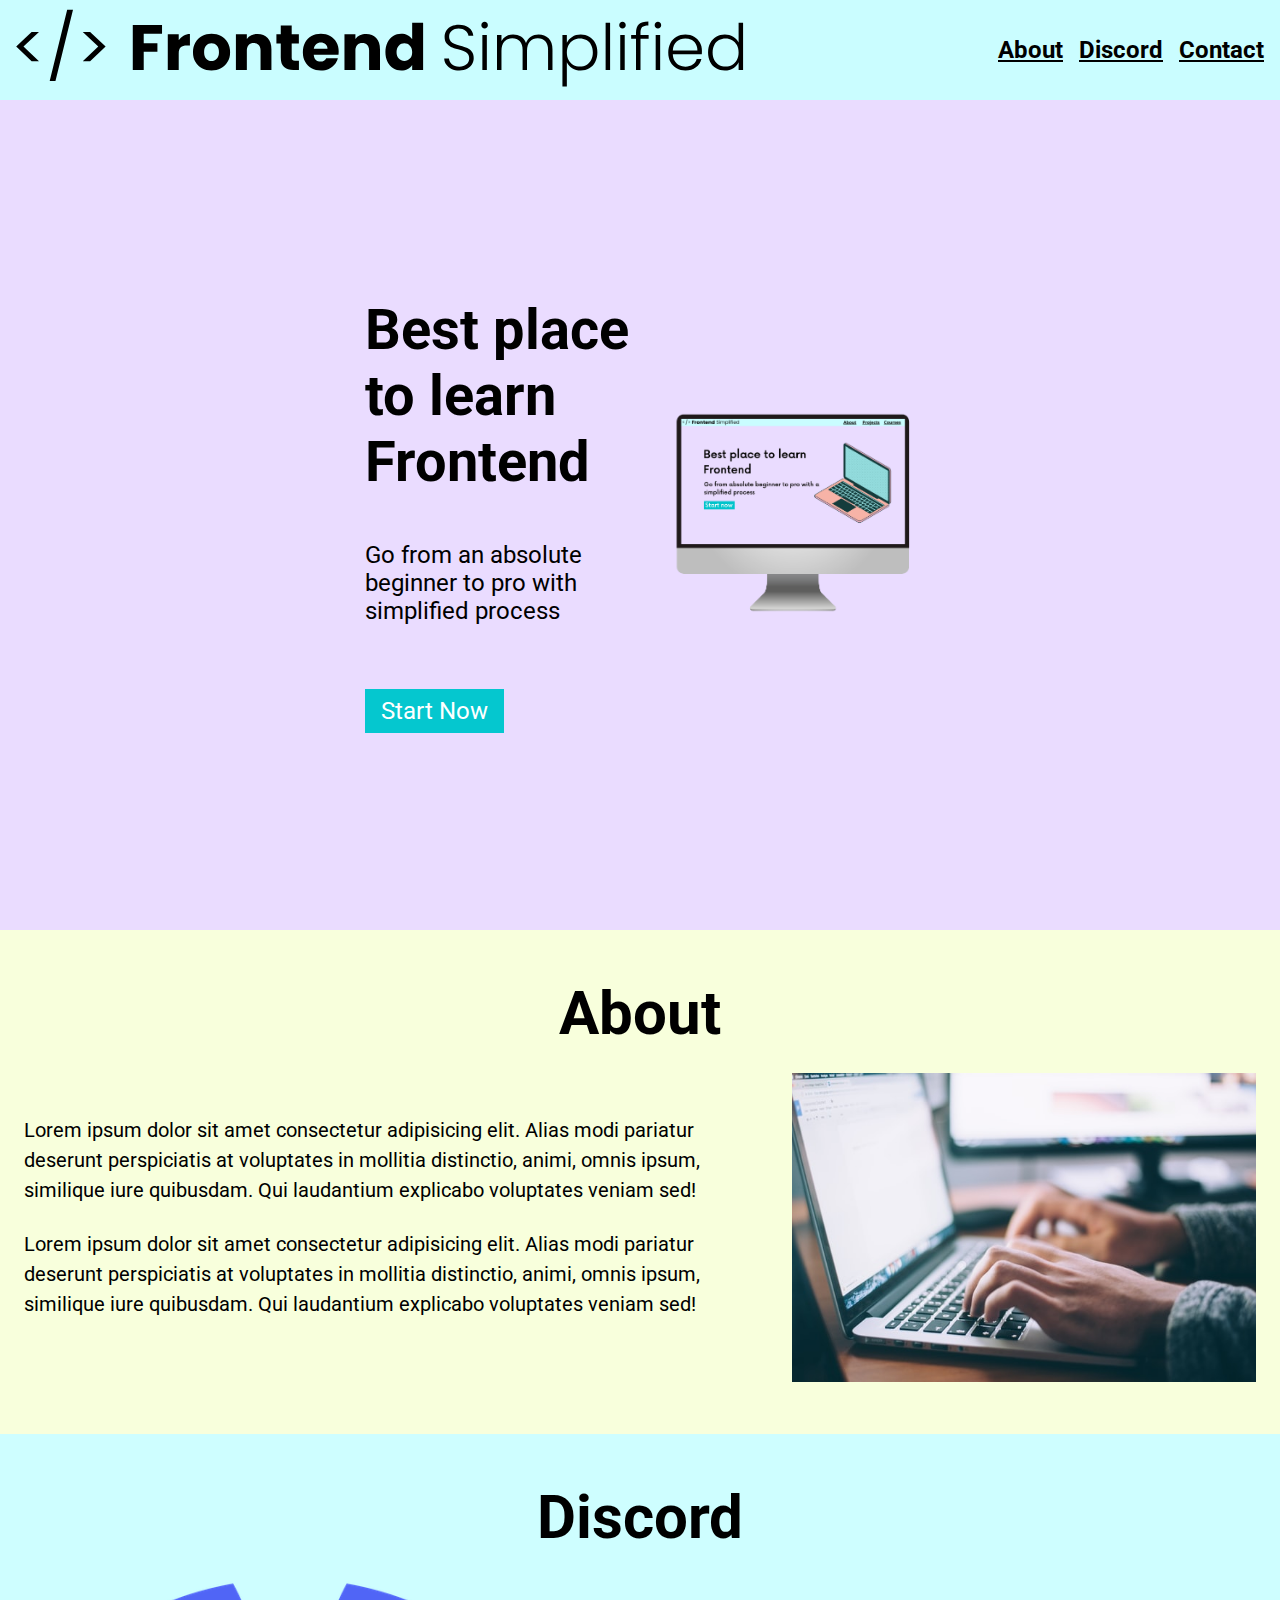
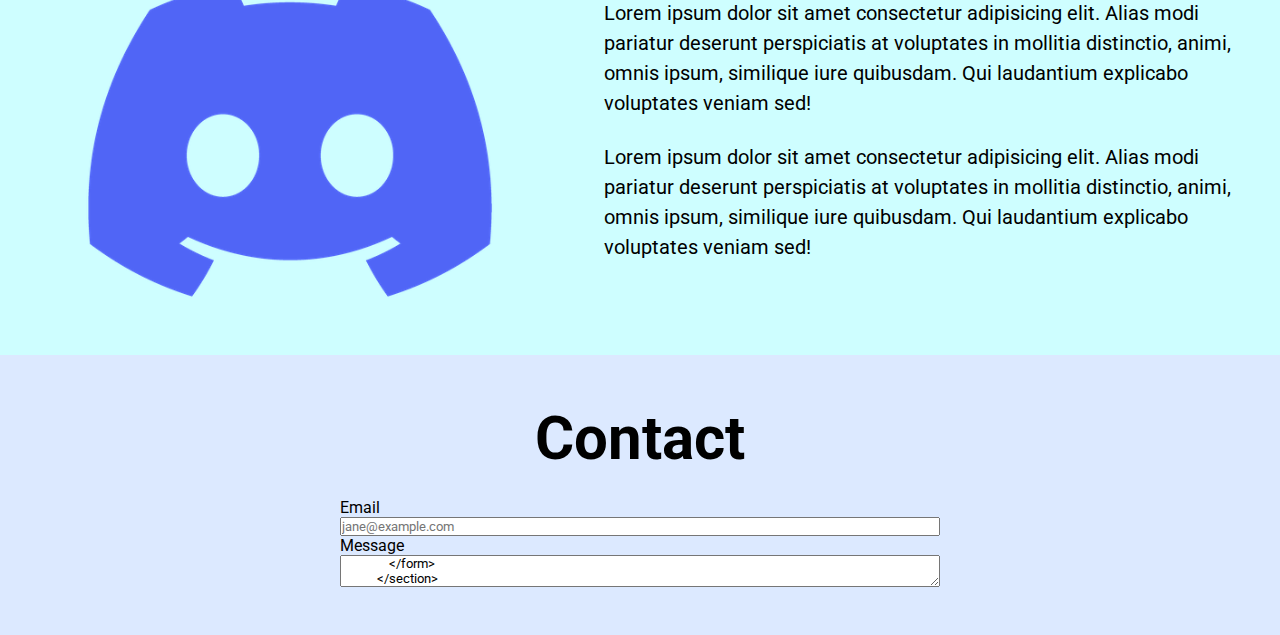
==== commit 446cadca: "changed footer" ====
--- a/home.html
+++ b/home.html
@@ -1,5 +1,6 @@
 <!DOCTYPE html>
 <html lang="en">
+
 <head>
     <meta charset="UTF-8">
     <meta http-equiv="X-UA-Compatible" content="IE=edge">
@@ -7,6 +8,7 @@
     <title>Website Build Example</title>
     <link rel="stylesheet" href="style.css" />
 </head>
+
 <body>
     <section>
         <nav>
@@ -41,9 +43,13 @@
             <h2>About</h2>
             <div class="section__description">
                 <div class="section__description--wrapper">
-                    <p class="section__description--para">Lorem ipsum dolor sit amet consectetur adipisicing elit. Alias modi pariatur deserunt perspiciatis at voluptates in mollitia distinctio, animi, omnis ipsum, similique iure quibusdam. Qui laudantium explicabo voluptates veniam sed!
+                    <p class="section__description--para">Lorem ipsum dolor sit amet consectetur adipisicing elit. Alias
+                        modi pariatur deserunt perspiciatis at voluptates in mollitia distinctio, animi, omnis ipsum,
+                        similique iure quibusdam. Qui laudantium explicabo voluptates veniam sed!
                     </p>
-                    <p class="section__description--para">Lorem ipsum dolor sit amet consectetur adipisicing elit. Alias modi pariatur deserunt perspiciatis at voluptates in mollitia distinctio, animi, omnis ipsum, similique iure quibusdam. Qui laudantium explicabo voluptates veniam sed!
+                    <p class="section__description--para">Lorem ipsum dolor sit amet consectetur adipisicing elit. Alias
+                        modi pariatur deserunt perspiciatis at voluptates in mollitia distinctio, animi, omnis ipsum,
+                        similique iure quibusdam. Qui laudantium explicabo voluptates veniam sed!
                     </p>
                 </div>
                 <figure class="about__img--wrapper">
@@ -59,9 +65,13 @@
                     <img src="./assets/discord.png" alt="">
                 </figure>
                 <div class="section__description--wrapper">
-                    <p class="section__description--para">Lorem ipsum dolor sit amet consectetur adipisicing elit. Alias modi pariatur deserunt perspiciatis at voluptates in mollitia distinctio, animi, omnis ipsum, similique iure quibusdam. Qui laudantium explicabo voluptates veniam sed!
+                    <p class="section__description--para">Lorem ipsum dolor sit amet consectetur adipisicing elit. Alias
+                        modi pariatur deserunt perspiciatis at voluptates in mollitia distinctio, animi, omnis ipsum,
+                        similique iure quibusdam. Qui laudantium explicabo voluptates veniam sed!
                     </p>
-                    <p class="section__description--para">Lorem ipsum dolor sit amet consectetur adipisicing elit. Alias modi pariatur deserunt perspiciatis at voluptates in mollitia distinctio, animi, omnis ipsum, similique iure quibusdam. Qui laudantium explicabo voluptates veniam sed!
+                    <p class="section__description--para">Lorem ipsum dolor sit amet consectetur adipisicing elit. Alias
+                        modi pariatur deserunt perspiciatis at voluptates in mollitia distinctio, animi, omnis ipsum,
+                        similique iure quibusdam. Qui laudantium explicabo voluptates veniam sed!
                     </p>
                 </div>
             </div>
@@ -72,21 +82,22 @@
             <form action="">
                 <label>Email</label>
                 <input type="text" placeholder="jane@example.com">
+
                 <label>Message</label>
                 <textarea type="text" placeholder="jane@example.com">
-            </form>
-        </section>
+                </form>
+            </section>
     </main>
-
-    <footer>
-        <img src="./assets/FES.svg" alt="">
-        <div>
-            <a href="#about">About</a>
-            <a href="#discord">Discord</a>
-            <a href="#contact">Contact</a>
-            <a href="">Courses</a>
-        </div>
-        <p>Copyright Frontend Simplified</p>
-    </footer>
-</body>
+        
+            <footer>
+                <img src="./assets/FES.svg" alt="">
+                <div>
+                    <a href="#about">About</a>
+                    <a href="#discord">Discord</a>
+                    <a href="#contact">Contact</a>
+                    <a href="">Courses</a>
+                </div>
+                <p>Copyright Frontend Simplified</p>
+            </footer>
+            </body>
 </html>--- a/style.css
+++ b/style.css
@@ -120,10 +120,12 @@
 .bod label {
   display: block;
 }
+/* 
 .bod input {
   padding: 8px;
   width: 40%;
 }
+*/
 .login h1 {
   margin-left: 35px;
 }
@@ -132,12 +134,14 @@
   padding: 8px;
   width: 100%;
 }
+/*
 .submit input[type="submit"] {
   background-color: #b29adf;
   color: #ffffff;
   padding: 10px 8px;
   border: none;
 }
+*/
 .button {
   background-color: #b29adf;
   color: #ffffff;
@@ -440,6 +444,8 @@
   flex-direction: column;
   margin: 0 auto;
 }
+/*
 input, textarea{
   margin-bottom: 24px;
-}+}
+*/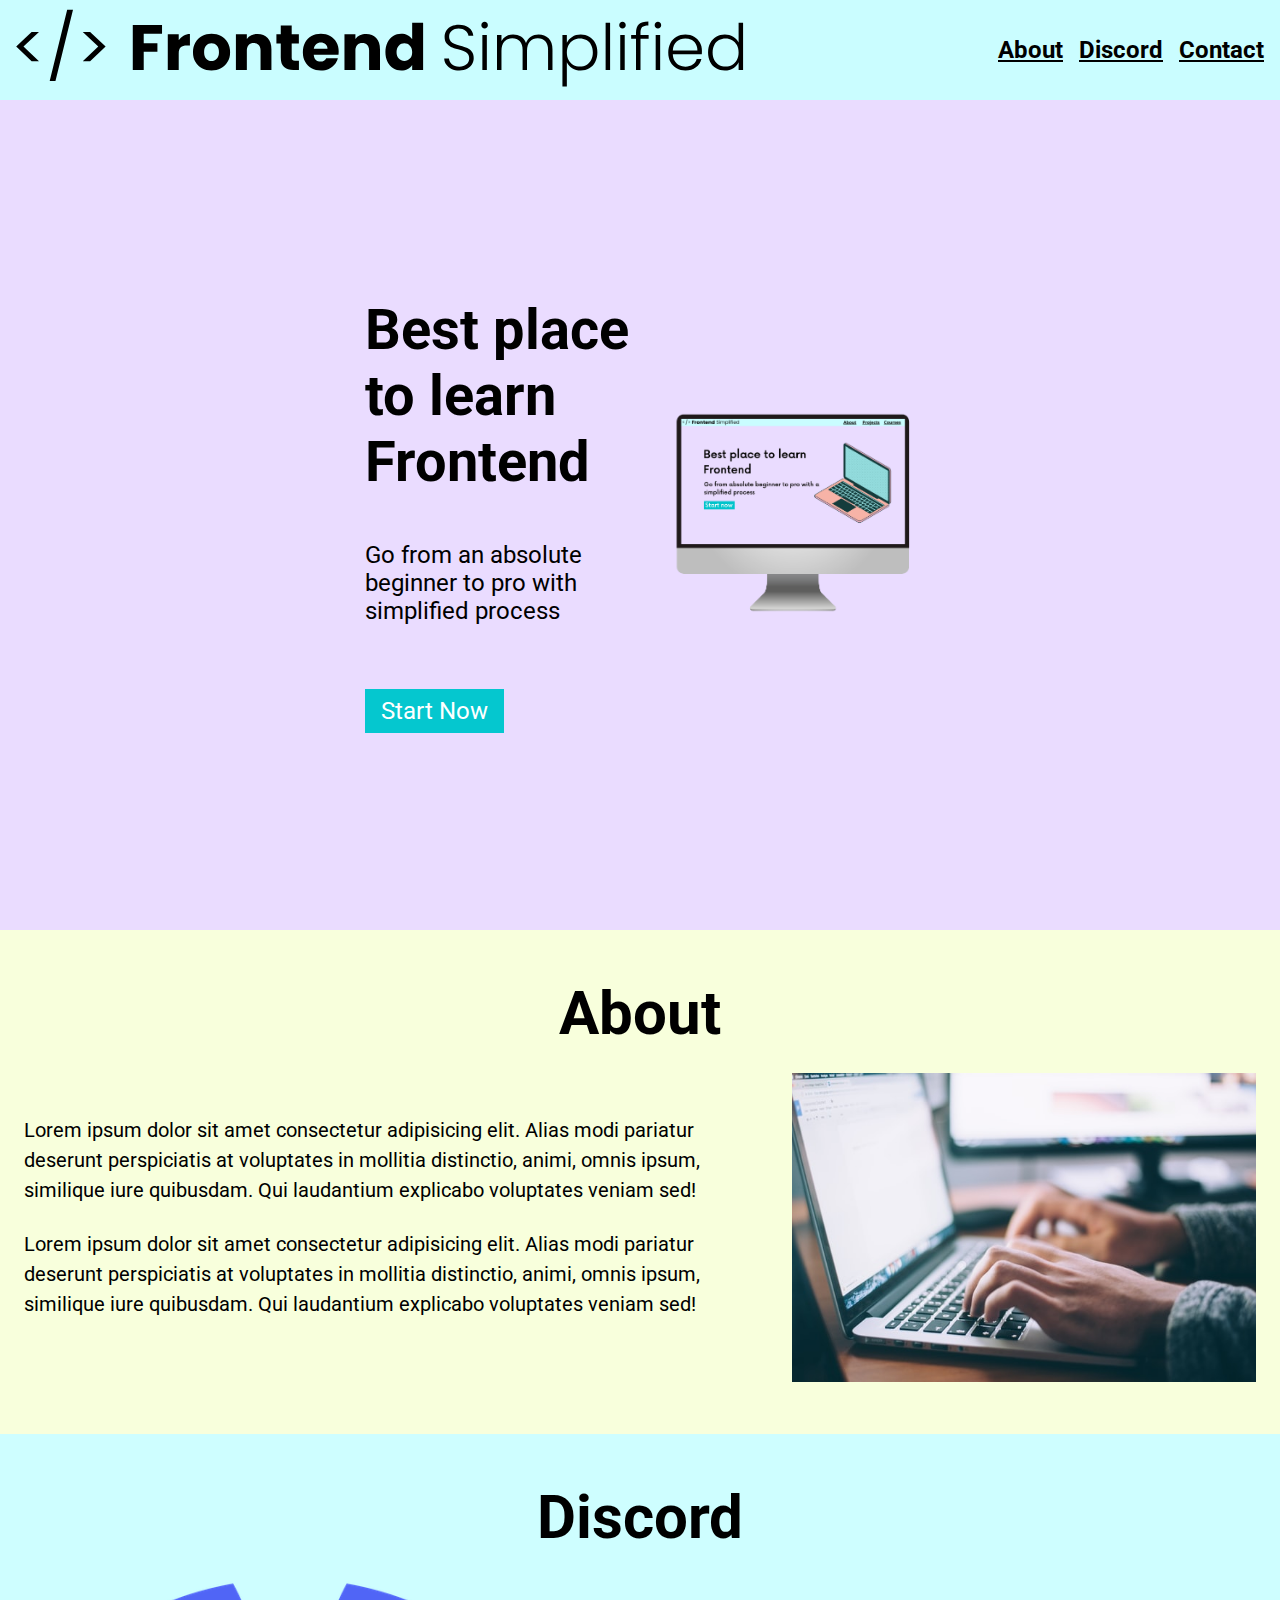
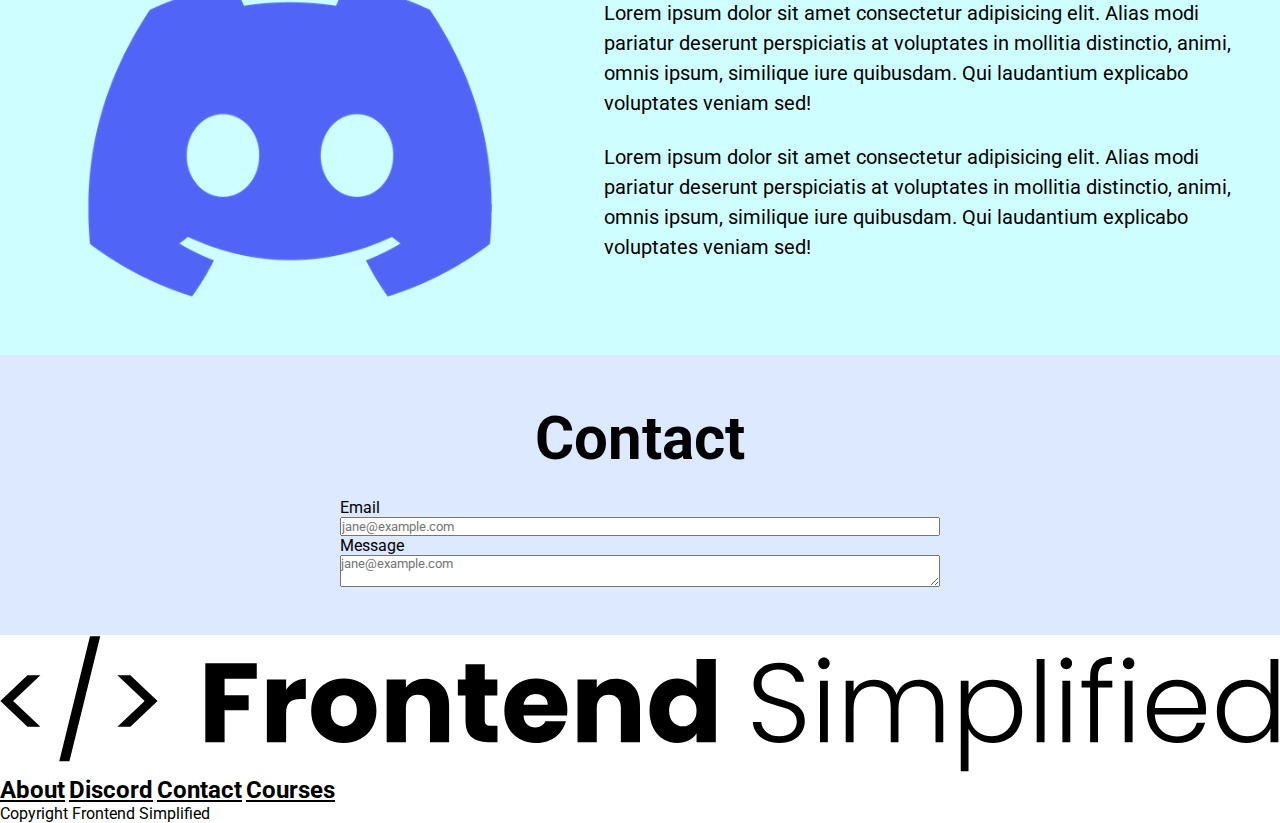
==== commit 109e8206: "Fixed textarea and inserted footer" ====
--- a/home.html
+++ b/home.html
@@ -10,6 +10,7 @@
 </head>
 
 <body>
+
     <section>
         <nav>
             <figure>
@@ -26,7 +27,7 @@
         </nav>
         <header>
             <div class="row">
-
+                
                 <div>
                     <h1>Best place to learn Frontend</h1>
                     <p class="subheader">Go from an absolute beginner to pro with simplified process</p>
@@ -39,6 +40,7 @@
         </header>
     </section>
     <main>
+
         <section id="about">
             <h2>About</h2>
             <div class="section__description">
@@ -57,7 +59,7 @@
                 </figure>
             </div>
         </section>
-
+        
         <section id="discord">
             <h2>Discord</h2>
             <div class="section__description">
@@ -78,26 +80,30 @@
         </section>
 
         <section id="contact">
+
             <h2>Contact</h2>
             <form action="">
                 <label>Email</label>
                 <input type="text" placeholder="jane@example.com">
+                
+                <label>Message</label>
+                <textarea type="text" placeholder="jane@example.com"></textarea>
 
-                <label>Message</label>
-                <textarea type="text" placeholder="jane@example.com">
-                </form>
-            </section>
+            </form>
+        </section>
     </main>
         
-            <footer>
-                <img src="./assets/FES.svg" alt="">
-                <div>
-                    <a href="#about">About</a>
-                    <a href="#discord">Discord</a>
-                    <a href="#contact">Contact</a>
-                    <a href="">Courses</a>
-                </div>
-                <p>Copyright Frontend Simplified</p>
-            </footer>
-            </body>
+    <footer>
+        
+        <img src="./assets/FES.svg" alt="">
+        <div>
+            <a href="#about">About</a>
+            <a href="#discord">Discord</a>
+            <a href="#contact">Contact</a>
+            <a href="">Courses</a>
+        </div>
+        <p>Copyright Frontend Simplified</p>
+    </footer>
+</body>
+
 </html>--- a/style.css
+++ b/style.css
@@ -447,5 +447,7 @@
 /*
 input, textarea{
   margin-bottom: 24px;
-}
-*/+  font-size: 24px;
+  padding: 6px 32px;
+}
+*/
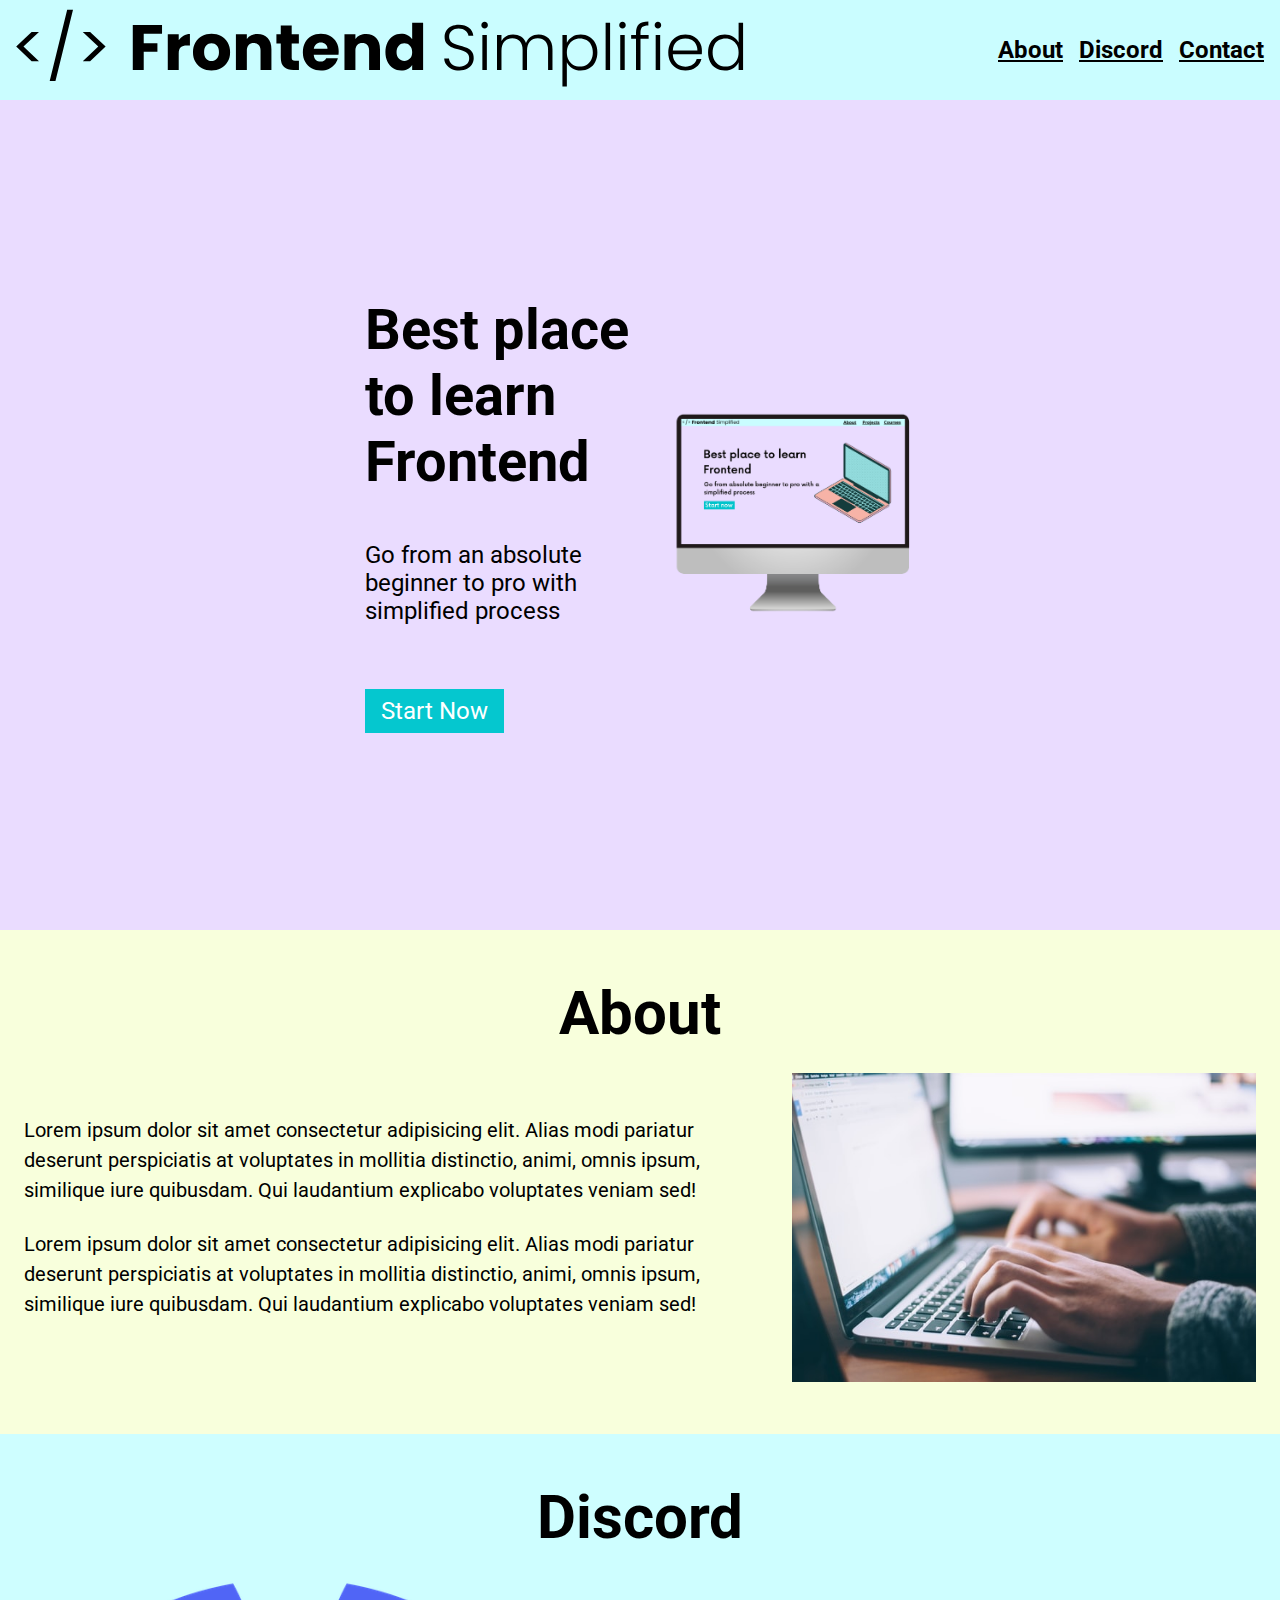
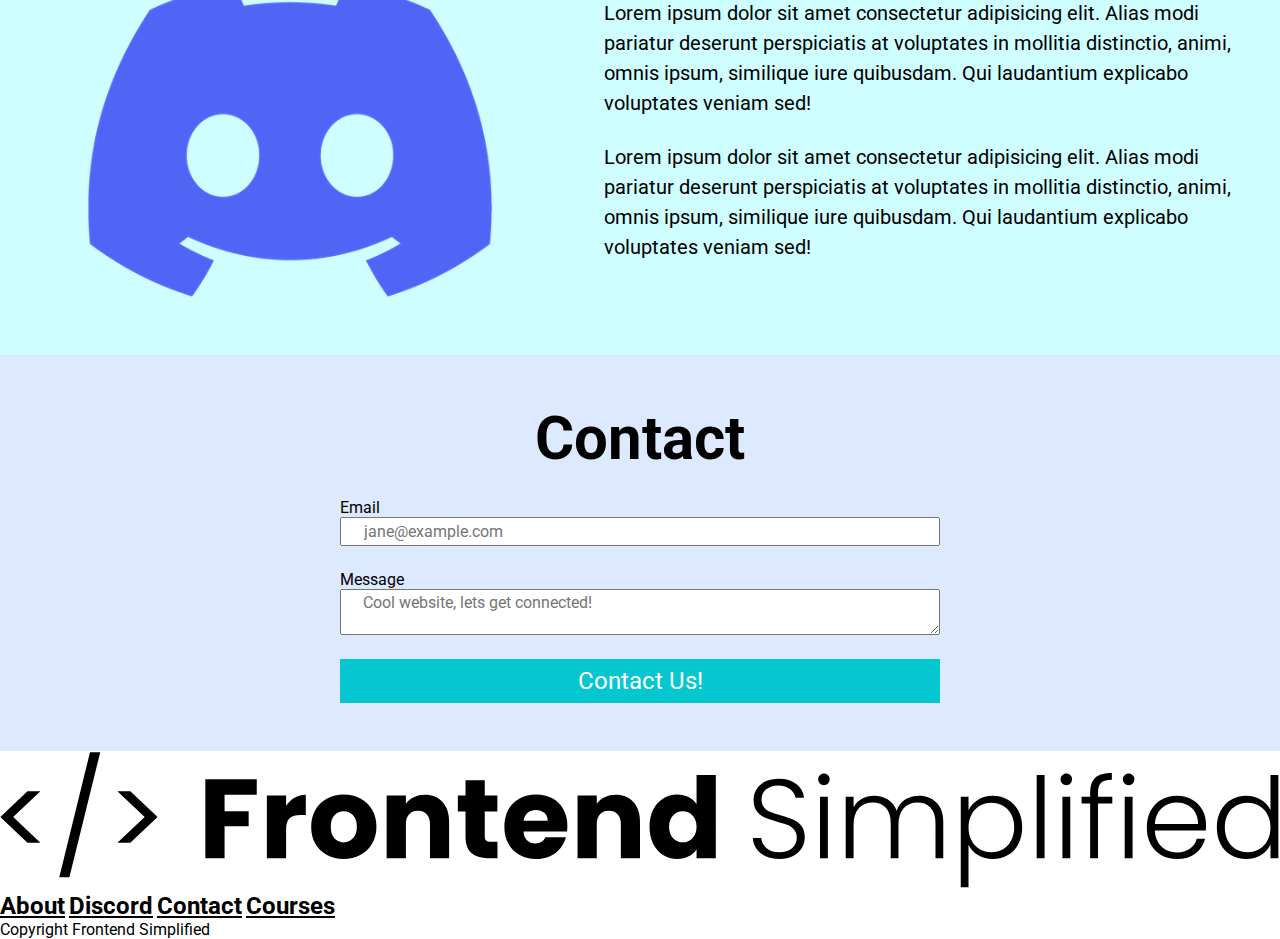
==== commit 8a516fb3: "coded email & text area" ====
--- a/home.html
+++ b/home.html
@@ -84,11 +84,11 @@
             <h2>Contact</h2>
             <form action="">
                 <label>Email</label>
-                <input type="text" placeholder="jane@example.com">
+                <input type="email" placeholder="jane@example.com">
                 
                 <label>Message</label>
-                <textarea type="text" placeholder="jane@example.com"></textarea>
-
+                <textarea type="text" placeholder="Cool website, lets get connected!"></textarea>
+                <button>Contact Us!</button>
             </form>
         </section>
     </main>
--- a/style.css
+++ b/style.css
@@ -444,10 +444,10 @@
   flex-direction: column;
   margin: 0 auto;
 }
-/*
+
 input, textarea{
   margin-bottom: 24px;
-  font-size: 24px;
-  padding: 6px 32px;
-}
-*/
+  font-size: 16px;
+  padding: 3px 22px;
+}
+
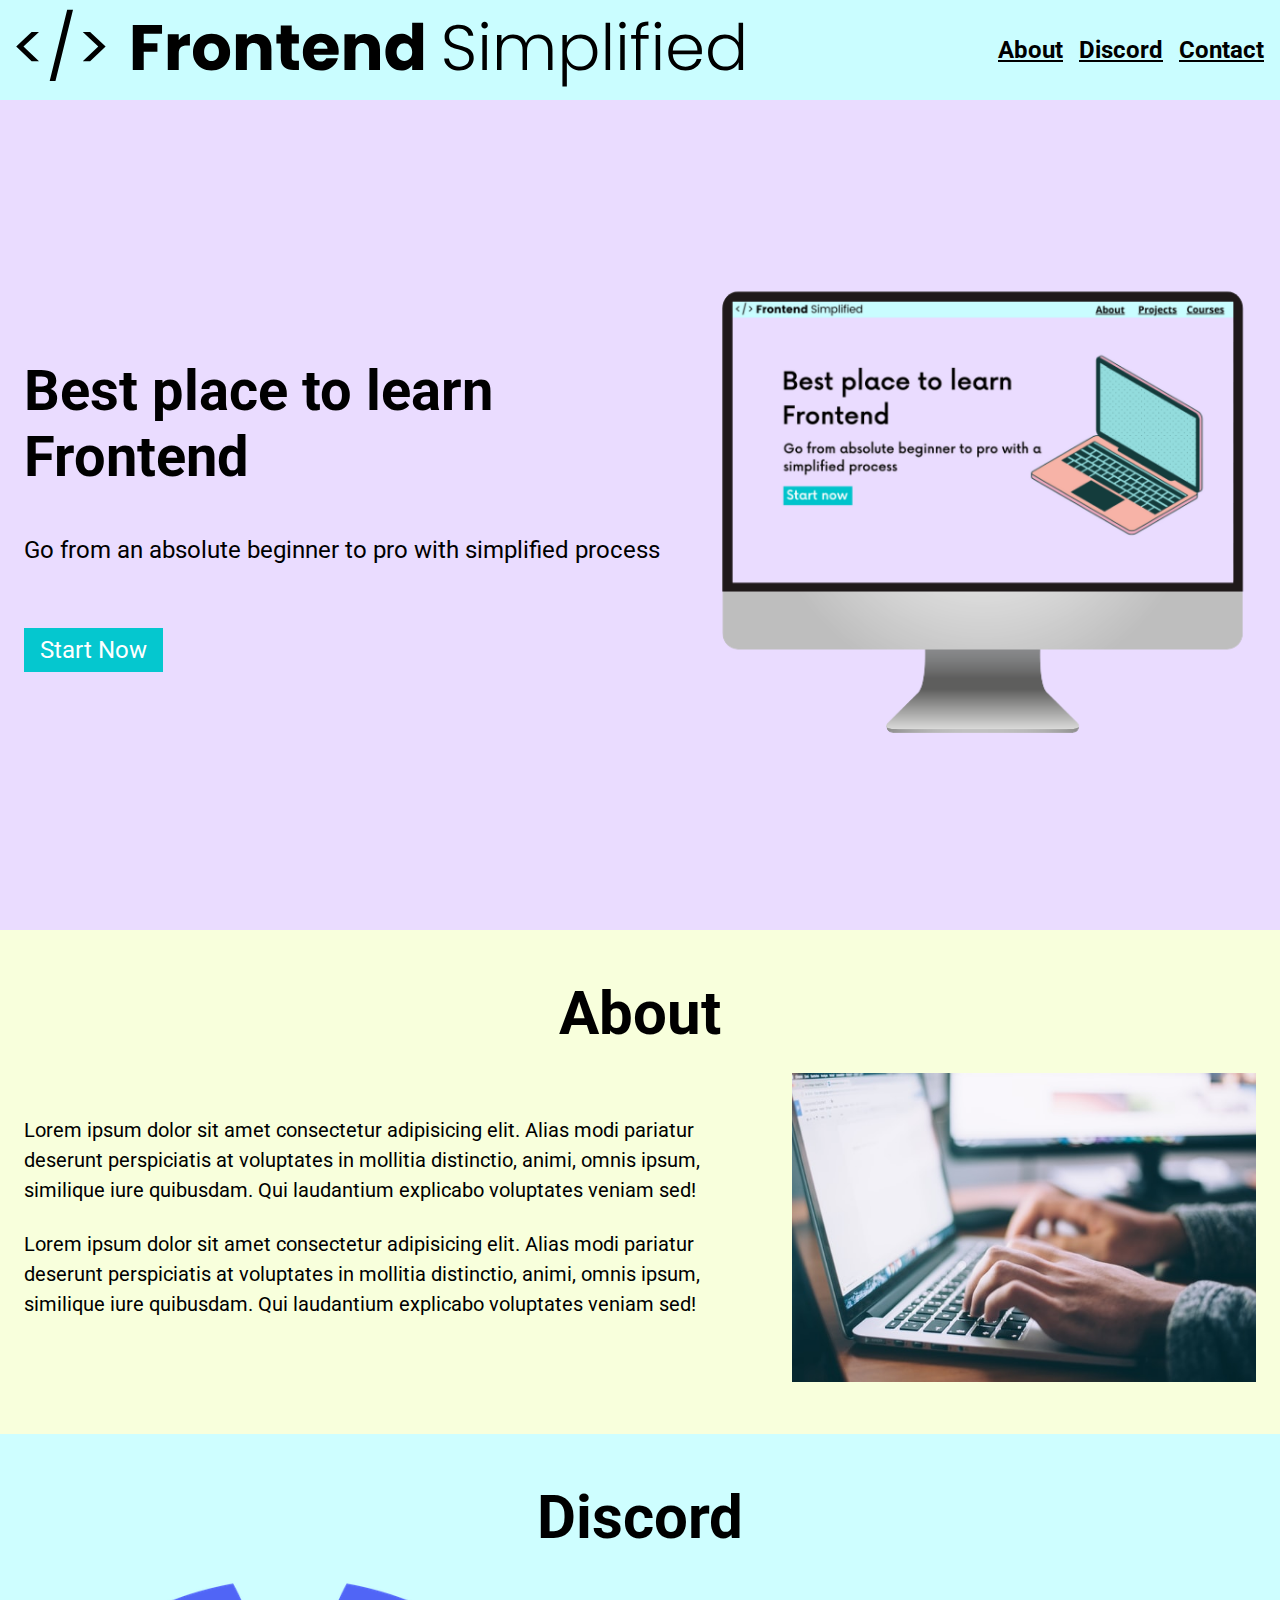
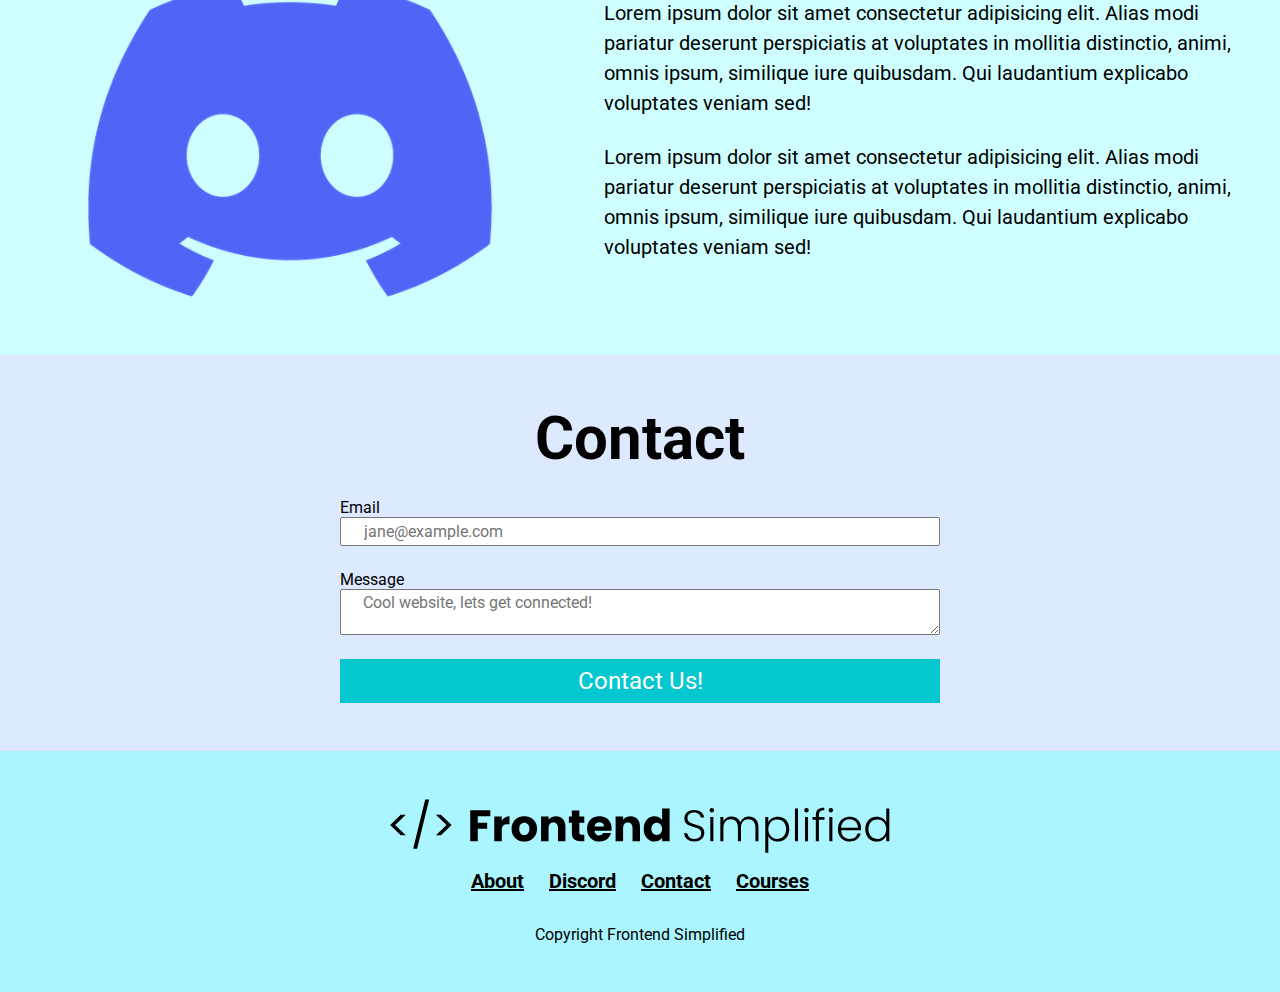
==== commit e026666c: "adjusted sizing for mobile users & other devices" ====
--- a/home.html
+++ b/home.html
@@ -28,10 +28,10 @@
         <header>
             <div class="row">
                 
-                <div>
+                <div class="home__description">
                     <h1>Best place to learn Frontend</h1>
                     <p class="subheader">Go from an absolute beginner to pro with simplified process</p>
-                    <button>Start Now</button>
+                    <button class="home__description--button">Start Now</button>
                 </div>
                 <figure>
                     <img src="./assets/laptop.png" alt="Hpme page image">
@@ -43,38 +43,44 @@
 
         <section id="about">
             <h2>About</h2>
-            <div class="section__description">
-                <div class="section__description--wrapper">
-                    <p class="section__description--para">Lorem ipsum dolor sit amet consectetur adipisicing elit. Alias
-                        modi pariatur deserunt perspiciatis at voluptates in mollitia distinctio, animi, omnis ipsum,
-                        similique iure quibusdam. Qui laudantium explicabo voluptates veniam sed!
-                    </p>
-                    <p class="section__description--para">Lorem ipsum dolor sit amet consectetur adipisicing elit. Alias
-                        modi pariatur deserunt perspiciatis at voluptates in mollitia distinctio, animi, omnis ipsum,
-                        similique iure quibusdam. Qui laudantium explicabo voluptates veniam sed!
-                    </p>
+            <div class="row">
+
+                <div class="section__description">
+                    <div class="section__description--wrapper">
+                        <p class="section__description--para">Lorem ipsum dolor sit amet consectetur adipisicing elit. Alias
+                            modi pariatur deserunt perspiciatis at voluptates in mollitia distinctio, animi, omnis ipsum,
+                            similique iure quibusdam. Qui laudantium explicabo voluptates veniam sed!
+                        </p>
+                        <p class="section__description--para">Lorem ipsum dolor sit amet consectetur adipisicing elit. Alias
+                            modi pariatur deserunt perspiciatis at voluptates in mollitia distinctio, animi, omnis ipsum,
+                            similique iure quibusdam. Qui laudantium explicabo voluptates veniam sed!
+                        </p>
+                    </div>
+                    <figure class="about__img--wrapper">
+                        <img src="./assets/Dashboard/about.jpg" alt="">
+                    </figure>
                 </div>
-                <figure class="about__img--wrapper">
-                    <img src="./assets/Dashboard/about.jpg" alt="">
-                </figure>
             </div>
         </section>
         
         <section id="discord">
             <h2>Discord</h2>
-            <div class="section__description">
-                <figure>
-                    <img src="./assets/discord.png" alt="">
-                </figure>
-                <div class="section__description--wrapper">
-                    <p class="section__description--para">Lorem ipsum dolor sit amet consectetur adipisicing elit. Alias
-                        modi pariatur deserunt perspiciatis at voluptates in mollitia distinctio, animi, omnis ipsum,
-                        similique iure quibusdam. Qui laudantium explicabo voluptates veniam sed!
-                    </p>
-                    <p class="section__description--para">Lorem ipsum dolor sit amet consectetur adipisicing elit. Alias
-                        modi pariatur deserunt perspiciatis at voluptates in mollitia distinctio, animi, omnis ipsum,
-                        similique iure quibusdam. Qui laudantium explicabo voluptates veniam sed!
-                    </p>
+            <div class="row">
+
+                <div class="section__description">
+                    <figure>
+                        <img src="./assets/discord.png" alt="">
+                    </figure>
+                    <div class="section__description--wrapper">
+                        <p class="section__description--para">Lorem ipsum dolor sit amet consectetur adipisicing elit. Alias
+                            modi pariatur deserunt perspiciatis at voluptates in mollitia distinctio, animi, omnis ipsum,
+                            similique iure quibusdam. Qui laudantium explicabo voluptates veniam sed!
+                        </p>
+                        <p class="section__description--para">Lorem ipsum dolor sit amet consectetur adipisicing elit. Alias
+                            modi pariatur deserunt perspiciatis at voluptates in mollitia distinctio, animi, omnis ipsum,
+                            similique iure quibusdam. Qui laudantium explicabo voluptates veniam sed!
+                        </p>
+                    </div>
                 </div>
             </div>
         </section>
@@ -95,12 +101,12 @@
         
     <footer>
         
-        <img src="./assets/FES.svg" alt="">
-        <div>
-            <a href="#about">About</a>
-            <a href="#discord">Discord</a>
-            <a href="#contact">Contact</a>
-            <a href="">Courses</a>
+        <img class="footer__logo" src="./assets/FES.svg" alt="">
+        <div class="footer__links">
+            <a class="footer__links" href="#about">About</a>
+            <a class="footer__links" href="#discord">Discord</a>
+            <a class="footer__links" href="#contact">Contact</a>
+            <a class="footer__links" href="">Courses</a>
         </div>
         <p>Copyright Frontend Simplified</p>
     </footer>
--- a/style.css
+++ b/style.css
@@ -371,14 +371,16 @@
 }
 .row {
   width: 100%;
-  max-width: 550px;
+  margin: 0 auto;
+  max-width: 1300px;
   display: flex;
   align-items: center;
   justify-content: center;
 }
 #about,
 #discord,
-#contact {
+#contact,
+footer {
   padding: 48px 0;
 }
 
@@ -450,4 +452,47 @@
   font-size: 16px;
   padding: 3px 22px;
 }
-
+/*
+
+FOOTER
+
+*/
+footer {
+  background-color: #aaf5ff;
+  display: flex;
+  flex-direction: column;
+  align-items: center;
+}
+.footer__logo {
+  max-width: 500px;
+  margin-bottom: 16px;
+}
+.footer__links {
+  padding: 0 10px;
+  font-size: 20px;
+  margin-bottom: 32px;
+}
+
+@media (max-width: 728px) {
+  .row {
+    flex-direction: column;
+
+  }
+  .home__description {
+    margin-bottom: 66px;
+    display: flex;
+    flex-direction: column;
+  }
+  h1 {
+    text-align: 60px;
+    font-size: 60px;
+  }
+  .subheader {
+    text-align: center;
+    font-size: 20px;
+  }
+  .home__description--button {
+    max-width: 240px;
+    margin: auto;
+  }
+}